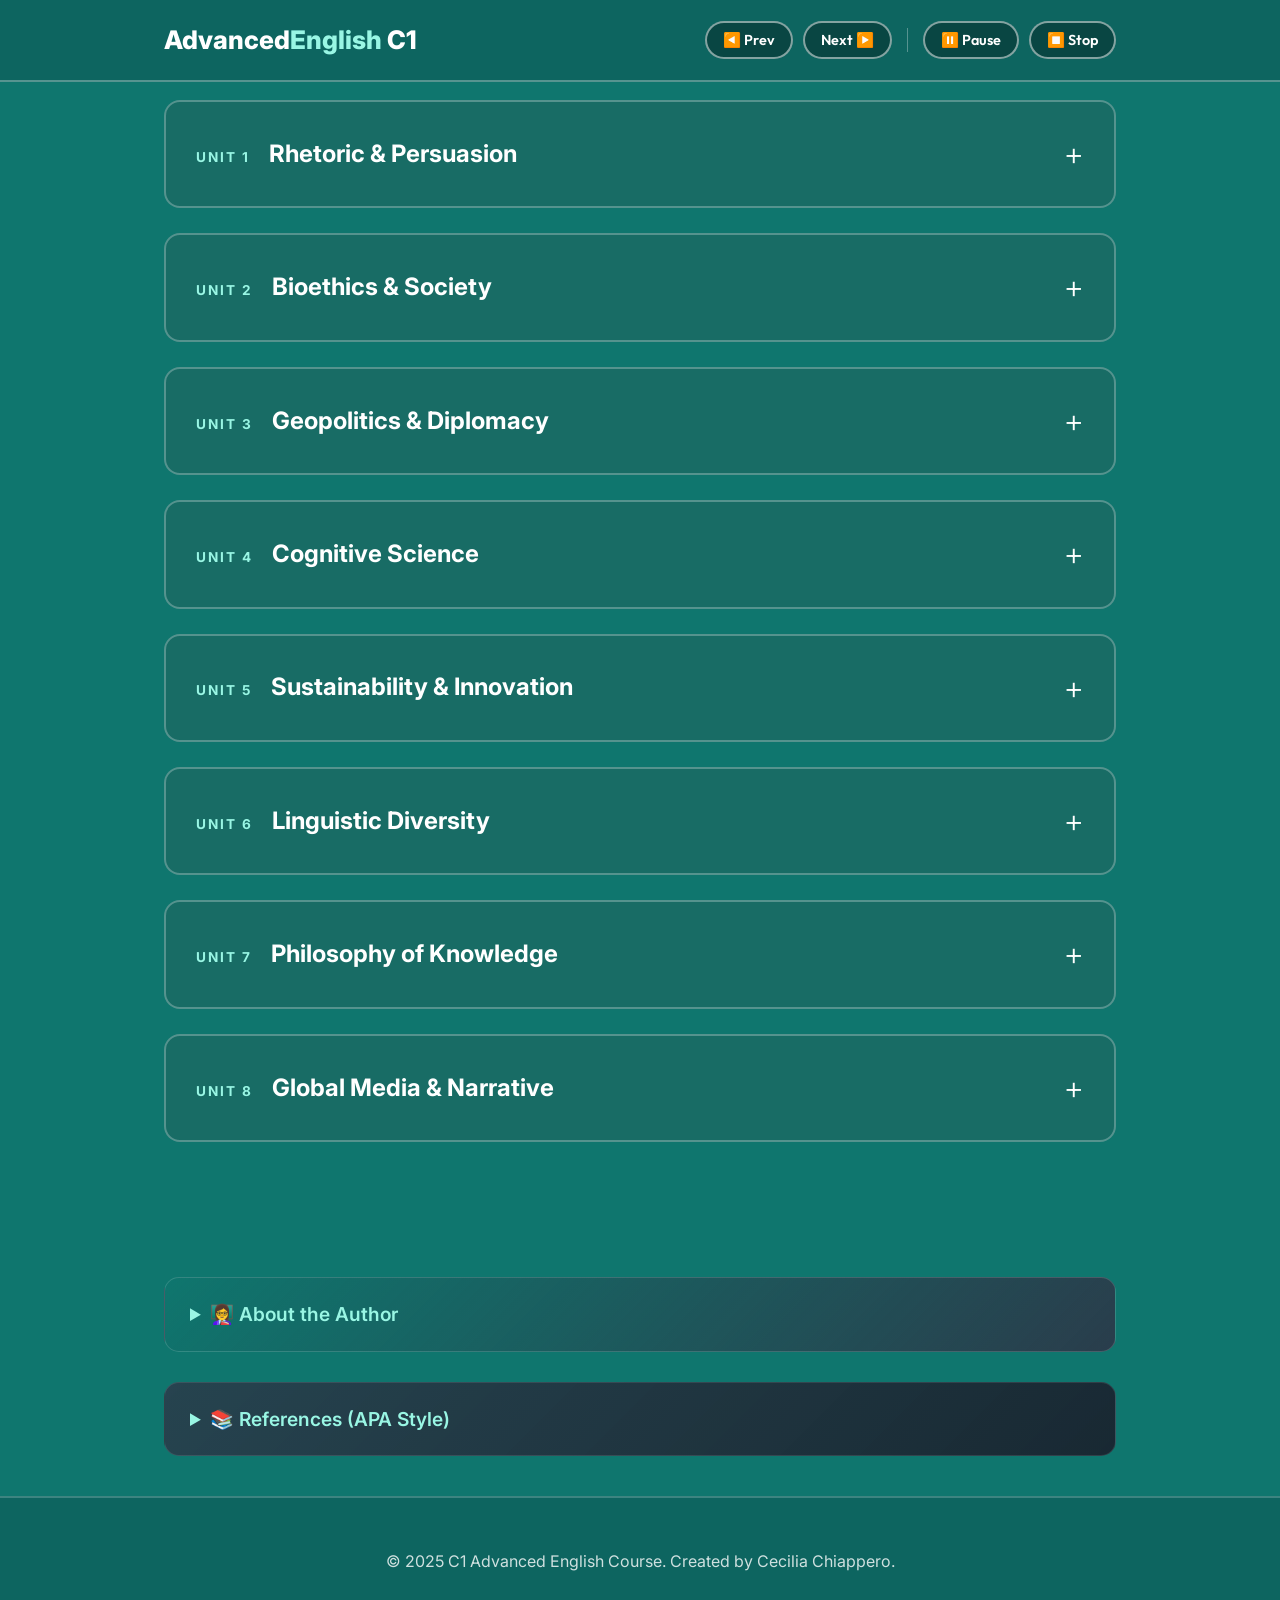
==== index.html @ 23dd9307 "feat: C1 Advanced English Course - 8 units with full content" ====
<!DOCTYPE html>
<html lang="en">

<head>
    <meta charset="UTF-8">
    <meta name="viewport" content="width=device-width, initial-scale=1.0">
    <title>C1 Advanced English Course | Premium Learning</title>
    <link rel="stylesheet" href="css/style.css">
    <link rel="stylesheet" href="https://cdnjs.cloudflare.com/ajax/libs/animate.css/4.1.1/animate.min.css" />
</head>

<body>

    <header>
        <div class="container">
            <nav>
                <div class="logo">Advanced<span>English</span> C1</div>
                <div style="display: flex; gap: 10px; align-items: center;">
                    <button id="prev-unit-btn" class="btn nav-btn" onclick="navigateUnit(-1)"
                        style="background: rgba(99, 102, 241, 0.3); border-color: #6366f1; padding: 8px 16px; font-size: 0.9rem;">
                        ◀️ Prev
                    </button>
                    <button id="next-unit-btn" class="btn nav-btn" onclick="navigateUnit(1)"
                        style="background: rgba(99, 102, 241, 0.3); border-color: #6366f1; padding: 8px 16px; font-size: 0.9rem;">
                        Next ▶️
                    </button>
                    <span style="width: 1px; height: 24px; background: rgba(255,255,255,0.3); margin: 0 5px;"></span>
                    <button id="pause-audio-btn" class="btn pause-audio-btn" onclick="togglePauseAudio()"
                        style="background: rgba(251, 146, 60, 0.3); border-color: #fb923c; padding: 8px 16px; font-size: 0.9rem;">
                        ⏸️ Pause
                    </button>
                    <button class="btn stop-audio-btn" onclick="stopAudio()"
                        style="background: rgba(239, 68, 68, 0.3); border-color: #ef4444; padding: 8px 16px; font-size: 0.9rem;">
                        ⏹️ Stop
                    </button>
                </div>
            </nav>
        </div>
    </header>

    <div class="container" id="main-content">
        <div class="unit-list" id="curriculum-container">
            <!-- Content Injected via script.js -->
        </div>
    </div>

    <!-- About the Author Section -->
    <div class="container" id="author-section">
        <details class="author-block">
            <summary class="author-header">👩‍🏫 About the Author</summary>
            <div class="author-content">
                <div class="author-profile">
                    <div class="author-avatar">CC</div>
                    <div class="author-info">
                        <h3>Cecilia Chiappero</h3>
                        <p class="author-title">English Language Educator & Researcher | Universidad Nacional de Córdoba
                        </p>
                    </div>
                </div>
                <div class="author-bio">
                    <p>Cecilia Chiappero is an English language educator and researcher affiliated with the
                        <strong>Universidad Nacional de Córdoba</strong>, Argentina. Her academic work focuses on
                        innovative teaching methodologies and technology-enhanced language learning.
                    </p>
                    <p>She has published research on the use of <strong>Moodle</strong> to promote listening
                        comprehension strategies in the English Language classroom. Her paper "El uso de Moodle para
                        fomentar el uso de estrategias de comprensión auditiva en el aula de Lengua Inglesa I" (2011)
                        demonstrates her expertise in integrating digital tools into effective language instruction.</p>
                    <p>This C1 Advanced English Course represents her continued dedication to creating comprehensive,
                        accessible,
                        and engaging materials for advanced learners seeking to refine their English proficiency to near-native levels.</p>
                    <p class="author-contact"><strong>Research Profile:</strong> Available on <a
                            href="https://www.researchgate.net" target="_blank"
                            style="color: var(--accent-gold);">ResearchGate</a> and academic databases.</p>
                </div>
            </div>
        </details>
    </div>

    <!-- References Section -->
    <div class="container" id="references-section">
        <details class="references-block">
            <summary class="references-header">📚 References (APA Style)</summary>
            <div class="references-content">
                <p class="references-author"><strong>Course Author:</strong> Chiappero, C. (2025). <em>Advanced English
                        Course: C1 Level</em>. Original educational material.</p>

                <h4>Video Resources</h4>
                <ul class="references-list">
                    <li>CrashCourse. (n.d.). <em>How to argue — Philosophical reasoning</em> [Video]. YouTube.
                        https://www.youtube.com/watch?v=NKEhdsnKKHs</li>
                    <li>Ellen MacArthur Foundation. (n.d.). <em>What is the circular economy?</em> [Video]. YouTube.
                        https://www.youtube.com/watch?v=zCRKvDyyHmI</li>
                    <li>Kurzgesagt. (n.d.). <em>Genetic engineering will change everything forever</em> [Video]. YouTube.
                        https://www.youtube.com/watch?v=jAhjPd4uNFY</li>
                    <li>Kurzgesagt. (n.d.). <em>Can we fix climate change?</em> [Video]. YouTube.
                        https://www.youtube.com/watch?v=LxgMdjyw8uw</li>
                    <li>TED. (n.d.). <em>The ethical dilemma of designer babies</em> [Video]. YouTube.
                        https://www.youtube.com/watch?v=nOHbn8Q1fBM</li>
                    <li>TED-Ed. (n.d.). <em>How fake news can spread</em> [Video]. YouTube.
                        https://www.youtube.com/watch?v=cSKGa_7XJkg</li>
                    <li>TED-Ed. (n.d.). <em>The art of rhetoric</em> [Video]. YouTube.
                        https://www.youtube.com/watch?v=3klMM9BkW5o</li>
                    <li>TED-Ed. (n.d.). <em>Why do languages die?</em> [Video]. YouTube.
                        https://www.youtube.com/watch?v=Wp5FelcOPwU</li>
                </ul>

                <h4>Framework & Language References</h4>
                <ul class="references-list">
                    <li>Council of Europe. (2020). <em>Common European Framework of Reference for Languages (CEFR)</em>.
                        Council of Europe Publishing.</li>
                    <li>Chomsky, N., & Herman, E. S. (1988). <em>Manufacturing consent: The political economy of the mass
                            media</em>. Pantheon Books.</li>
                    <li>Kahneman, D. (2011). <em>Thinking, fast and slow</em>. Farrar, Straus and Giroux.</li>
                    <li>Toulmin, S. E. (2003). <em>The uses of argument</em> (Updated ed.). Cambridge University Press.</li>
                    <li>Swan, M. (2016). <em>Practical English usage</em> (4th ed.). Oxford University Press.</li>
                </ul>

                <p class="references-disclaimer"><em>All video content is property of their respective creators. Used
                        for educational purposes under fair use guidelines.</em></p>
            </div>
        </details>
    </div>

    <!-- Protection Overlay -->
    <div id="protection-overlay" class="protection-overlay" style="display: none;">
        <div class="protection-message">
            <span class="protection-icon">🔒</span>
            <h2>Protected Content</h2>
            <p>No permission to copy, download, or redistribute this material.</p>
            <p class="protection-copyright">© 2025 C1 Advanced English Course - Cecilia Chiappero</p>
            <p class="protection-note">All rights reserved. This content is for authorized students only.</p>
        </div>
    </div>

    <footer>
        <div class="container">
            <p>© 2025 C1 Advanced English Course. Created by Cecilia Chiappero.</p>
        </div>
    </footer>

    <script src="js/data_part1.js"></script>
    <script src="js/data_part2.js"></script>
    <script src="js/data_part3.js"></script>
    <script src="js/data_part4.js"></script>
    <script src="js/script.js"></script>
</body>

</html>
---- css/style.css ----
@import url('https://fonts.googleapis.com/css2?family=Inter:wght@300;400;500;600&family=Outfit:wght@500;700;800&display=swap');
@import './variables.css';

* {
    margin: 0;
    padding: 0;
    box-sizing: border-box;
}

body {
    background: var(--bg-primary);
    color: var(--text-primary);
    font-family: var(--font-body);
    line-height: 1.7;
    min-height: 100vh;
}

h1,
h2,
h3,
h4 {
    font-family: var(--font-heading);
    color: #fff;
}

a {
    text-decoration: none;
    color: inherit;
}

.container {
    max-width: 1000px;
    margin: 0 auto;
    padding: 0 var(--spacing-md);
}

.btn {
    display: inline-flex;
    align-items: center;
    padding: 12px 28px;
    border-radius: 50px;
    font-weight: 600;
    cursor: pointer;
    transition: all 0.3s ease;
    border: 2px solid #fff;
    background: rgba(255, 255, 255, 0.15);
    color: #fff;
    font-family: var(--font-heading);
}

.btn:hover {
    background: #fff;
    color: var(--bg-primary);
    transform: translateY(-2px);
    box-shadow: 0 8px 25px rgba(0, 0, 0, 0.2);
}

header {
    background: var(--bg-secondary);
    position: fixed;
    width: 100%;
    top: 0;
    z-index: 1000;
    padding: 18px 0;
    border-bottom: 2px solid rgba(255, 255, 255, 0.3);
}

nav {
    display: flex;
    justify-content: space-between;
    align-items: center;
}

.logo {
    font-size: 1.6rem;
    font-weight: 800;
    color: #fff;
}

.logo span {
    color: var(--accent-gold);
}

.unit-list {
    margin-top: 100px;
    padding-bottom: 80px;
}

details.unit-block {
    background: rgba(0, 0, 0, 0.15);
    border: 2px solid rgba(255, 255, 255, 0.3);
    border-radius: var(--border-radius);
    margin-bottom: 25px;
    overflow: hidden;
    transition: all 0.3s ease;
}

details.unit-block:hover {
    border-color: rgba(255, 255, 255, 0.5);
    box-shadow: var(--shadow-glow);
}

details.unit-block[open] {
    background: rgba(0, 0, 0, 0.2);
    border-color: #fff;
    box-shadow: 0 15px 50px rgba(0, 0, 0, 0.25);
}

summary.unit-header {
    padding: 25px 30px;
    cursor: pointer;
    display: flex;
    justify-content: space-between;
    align-items: center;
    list-style: none;
    background: rgba(255, 255, 255, 0.05);
    transition: background 0.3s ease;
}

summary.unit-header:hover {
    background: rgba(255, 255, 255, 0.1);
}

.unit-title {
    font-size: 1.5rem;
    font-weight: 700;
    color: #fff;
}

.unit-subtitle {
    font-size: 0.85rem;
    color: var(--accent-gold);
    text-transform: uppercase;
    letter-spacing: 2px;
    margin-right: 15px;
    font-weight: 700;
}

summary.unit-header::after {
    content: '+';
    font-size: 2rem;
    color: #fff;
    font-weight: 300;
}

details[open] summary.unit-header::after {
    content: '−';
}

.unit-body {
    padding: 0 30px 30px 30px;
    animation: slideDown 0.3s ease;
}

@keyframes slideDown {
    from {
        opacity: 0;
        transform: translateY(-10px);
    }

    to {
        opacity: 1;
        transform: translateY(0);
    }
}

.section-block {
    margin-top: 40px;
    padding-top: 30px;
    border-top: 2px solid rgba(255, 255, 255, 0.2);
}

.section-label {
    display: inline-block;
    padding: 8px 20px;
    border-radius: 25px;
    background: rgba(0, 0, 0, 0.25);
    font-size: 0.85rem;
    font-weight: 700;
    margin-bottom: 15px;
    color: #fff;
    text-transform: uppercase;
    letter-spacing: 1px;
}

.section-label.listening {
    background: rgba(255, 255, 255, 0.2);
}

.section-label.reading {
    background: rgba(255, 255, 255, 0.2);
}

.section-label.grammar {
    background: rgba(255, 255, 255, 0.2);
}

.section-label.collocation {
    background: rgba(255, 255, 255, 0.2);
}

.section-label.pronunciation {
    background: rgba(255, 255, 255, 0.2);
}

.vocab-grid {
    display: grid;
    grid-template-columns: repeat(auto-fit, minmax(280px, 1fr));
    gap: 15px;
    margin-top: 20px;
}

.vocab-card {
    background: rgba(0, 0, 0, 0.2);
    padding: 20px;
    border-radius: 12px;
    border-left: 4px solid var(--accent-gold);
    transition: all 0.3s ease;
}

.vocab-card:hover {
    transform: translateY(-3px);
    box-shadow: 0 10px 30px rgba(0, 0, 0, 0.2);
}

.vocab-card strong {
    display: block;
    color: var(--accent-gold);
    margin-bottom: 5px;
    font-size: 1.1rem;
}

.vocab-card p {
    color: #fff;
}

.reading-text {
    background: rgba(0, 0, 0, 0.2);
    padding: 30px;
    border-radius: 12px;
    line-height: 2;
    margin-bottom: 25px;
    border-left: 4px solid var(--accent-gold);
    font-size: 1.1rem;
    color: #fff;
}

.transcript-box {
    background: rgba(0, 0, 0, 0.2);
    padding: 25px;
    border-radius: 12px;
    color: #fff;
    line-height: 1.9;
    border-left: 4px solid var(--accent-gold);
}

.player-controls {
    display: flex;
    align-items: center;
    gap: 15px;
    background: rgba(0, 0, 0, 0.2);
    padding: 15px 25px;
    border-radius: 50px;
    margin: 15px 0;
}

.play-btn {
    width: 50px;
    height: 50px;
    border-radius: 50%;
    background: #fff;
    border: none;
    cursor: pointer;
    color: var(--bg-primary);
    font-size: 1.2rem;
    display: flex;
    align-items: center;
    justify-content: center;
    font-weight: bold;
    transition: all 0.3s ease;
}

.play-btn:hover {
    transform: scale(1.1);
    box-shadow: 0 8px 25px rgba(0, 0, 0, 0.2);
}

.grammar-box {
    background: rgba(0, 0, 0, 0.2);
    padding: 25px;
    border-radius: 12px;
    border: 2px solid rgba(255, 255, 255, 0.2);
    color: #fff;
}

.collo-box {
    text-align: center;
    padding: 25px;
    background: rgba(0, 0, 0, 0.15);
    border-radius: 12px;
    margin-bottom: 20px;
    transition: all 0.3s ease;
}

.collo-box:hover {
    background: rgba(0, 0, 0, 0.25);
}

.word-slot {
    font-size: 1.8rem;
    margin: 20px 0;
    font-weight: 700;
    color: #fff;
}

.blank {
    border-bottom: 3px solid var(--accent-gold);
    padding: 0 15px;
    color: var(--accent-gold);
}

.options-grid {
    display: flex;
    gap: 12px;
    flex-wrap: wrap;
    justify-content: center;
    margin-top: 15px;
}

details textarea {
    width: 100%;
    background: rgba(0, 0, 0, 0.2);
    border: 2px solid rgba(255, 255, 255, 0.3);
    color: #fff;
    padding: 15px;
    border-radius: 10px;
    font-family: inherit;
    font-size: 1rem;
}

details textarea:focus {
    outline: none;
    border-color: #fff;
}

details textarea::placeholder {
    color: rgba(255, 255, 255, 0.6);
}

footer {
    text-align: center;
    padding: 50px 20px;
    color: #fff;
    background: var(--bg-secondary);
    margin-top: 40px;
    border-top: 2px solid rgba(255, 255, 255, 0.2);
}

footer p {
    opacity: 0.8;
}

/* Theory Box Styling */
.theory-box {
    background: rgba(255, 255, 255, 0.1);
    border: 2px solid rgba(255, 255, 255, 0.3);
    border-radius: 12px;
    padding: 20px;
    margin-bottom: 25px;
    color: #fff;
}

.theory-box h4 {
    color: var(--accent-gold);
    margin-bottom: 10px;
    font-size: 1.1rem;
}

.theory-box p {
    line-height: 1.8;
    margin-bottom: 10px;
}

.theory-box ul {
    margin-left: 20px;
    margin-top: 10px;
}

.theory-box li {
    margin-bottom: 8px;
}

/* Responsive Adjustments */
@media (max-width: 768px) {
    .unit-title {
        font-size: 1.2rem;
    }

    .vocab-grid {
        grid-template-columns: 1fr;
    }

    summary.unit-header {
        padding: 20px;
    }

    .unit-body {
        padding: 0 20px 20px 20px;
    }
}

/* Audio Control Button Styles */
.stop-audio-btn {
    background: rgba(0, 0, 0, 0.3) !important;
    border-color: rgba(255, 255, 255, 0.5) !important;
}

.stop-audio-btn:hover {
    background: rgba(239, 68, 68, 0.5) !important;
    border-color: #ef4444 !important;
}

.pause-audio-btn {
    background: rgba(0, 0, 0, 0.3) !important;
    border-color: rgba(255, 255, 255, 0.5) !important;
}

.pause-audio-btn:hover {
    background: rgba(251, 146, 60, 0.5) !important;
    border-color: #fb923c !important;
}

/* Navigation Button Styles */
.nav-btn {
    background: rgba(0, 0, 0, 0.3) !important;
    border-color: rgba(255, 255, 255, 0.5) !important;
}

.nav-btn:hover {
    background: rgba(99, 102, 241, 0.5) !important;
    border-color: #6366f1 !important;
}

/* Protection Overlay Styles */
.protection-overlay {
    position: fixed;
    top: 0;
    left: 0;
    width: 100%;
    height: 100%;
    background: rgba(0, 0, 0, 0.9);
    backdrop-filter: blur(10px);
    z-index: 9999;
    display: flex;
    align-items: center;
    justify-content: center;
    animation: fadeIn 0.3s ease;
}

@keyframes fadeIn {
    from {
        opacity: 0;
    }

    to {
        opacity: 1;
    }
}

.protection-message {
    background: linear-gradient(135deg, rgba(239, 68, 68, 0.2), rgba(99, 102, 241, 0.2));
    border: 2px solid rgba(255, 255, 255, 0.3);
    border-radius: 20px;
    padding: 50px 60px;
    text-align: center;
    max-width: 500px;
    animation: scaleIn 0.3s ease;
}

@keyframes scaleIn {
    from {
        transform: scale(0.8);
        opacity: 0;
    }

    to {
        transform: scale(1);
        opacity: 1;
    }
}

.protection-icon {
    font-size: 4rem;
    display: block;
    margin-bottom: 20px;
}

.protection-message h2 {
    color: #ef4444;
    font-size: 1.8rem;
    margin-bottom: 15px;
}

.protection-message p {
    color: #fff;
    font-size: 1.1rem;
    margin-bottom: 10px;
}

.protection-copyright {
    color: var(--accent-gold) !important;
    font-weight: 600;
    margin-top: 20px !important;
}

.protection-note {
    font-size: 0.9rem !important;
    opacity: 0.7;
}

/* References Section Styles */
.references-block {
    background: linear-gradient(135deg, rgba(45, 55, 72, 0.8), rgba(26, 32, 44, 0.9));
    border: 1px solid rgba(255, 255, 255, 0.1);
    border-radius: 15px;
    margin: 30px 0;
    overflow: hidden;
}

.references-header {
    padding: 20px 25px;
    font-size: 1.2rem;
    font-weight: 600;
    cursor: pointer;
    color: var(--accent-gold);
    transition: background 0.3s ease;
}

.references-header:hover {
    background: rgba(255, 255, 255, 0.05);
}

.references-content {
    padding: 0 25px 25px;
}

.references-content h4 {
    color: #5eead4;
    margin: 20px 0 15px;
    font-size: 1rem;
    border-bottom: 1px solid rgba(255, 255, 255, 0.1);
    padding-bottom: 8px;
}

.references-author {
    background: rgba(153, 246, 228, 0.1);
    padding: 15px;
    border-radius: 10px;
    border-left: 4px solid var(--accent-gold);
    margin-bottom: 20px;
}

.references-list {
    list-style: none;
    padding: 0;
}

.references-list li {
    padding: 10px 15px;
    margin: 5px 0;
    background: rgba(255, 255, 255, 0.03);
    border-radius: 8px;
    font-size: 0.9rem;
    line-height: 1.6;
    border-left: 3px solid rgba(94, 234, 212, 0.5);
}

.references-list li em {
    color: #93c5fd;
}

.references-disclaimer {
    margin-top: 20px;
    padding: 15px;
    background: rgba(239, 68, 68, 0.1);
    border-radius: 10px;
    font-size: 0.85rem;
    opacity: 0.8;
    text-align: center;
}

/* About the Author Styles */
.author-block {
    background: linear-gradient(135deg, rgba(15, 118, 110, 0.3), rgba(45, 55, 72, 0.9));
    border: 1px solid rgba(255, 255, 255, 0.15);
    border-radius: 15px;
    margin: 30px 0;
    overflow: hidden;
}

.author-header {
    padding: 20px 25px;
    font-size: 1.2rem;
    font-weight: 600;
    cursor: pointer;
    color: var(--accent-gold);
    transition: background 0.3s ease;
}

.author-header:hover {
    background: rgba(255, 255, 255, 0.05);
}

.author-content {
    padding: 0 25px 25px;
}

.author-profile {
    display: flex;
    align-items: center;
    gap: 20px;
    margin-bottom: 20px;
    padding: 20px;
    background: rgba(0, 0, 0, 0.2);
    border-radius: 12px;
}

.author-avatar {
    width: 80px;
    height: 80px;
    background: linear-gradient(135deg, var(--accent-gold), #2dd4bf);
    border-radius: 50%;
    display: flex;
    align-items: center;
    justify-content: center;
    font-size: 1.8rem;
    font-weight: 700;
    color: #134e4a;
    flex-shrink: 0;
}

.author-info h3 {
    font-size: 1.5rem;
    margin-bottom: 5px;
    color: #fff;
}

.author-title {
    color: #5eead4;
    font-size: 1rem;
    font-weight: 500;
}

.author-bio p {
    line-height: 1.8;
    margin-bottom: 15px;
    opacity: 0.9;
}

.author-contact {
    background: rgba(153, 246, 228, 0.1);
    padding: 15px;
    border-radius: 10px;
    border-left: 4px solid var(--accent-gold);
    margin-top: 20px;
}
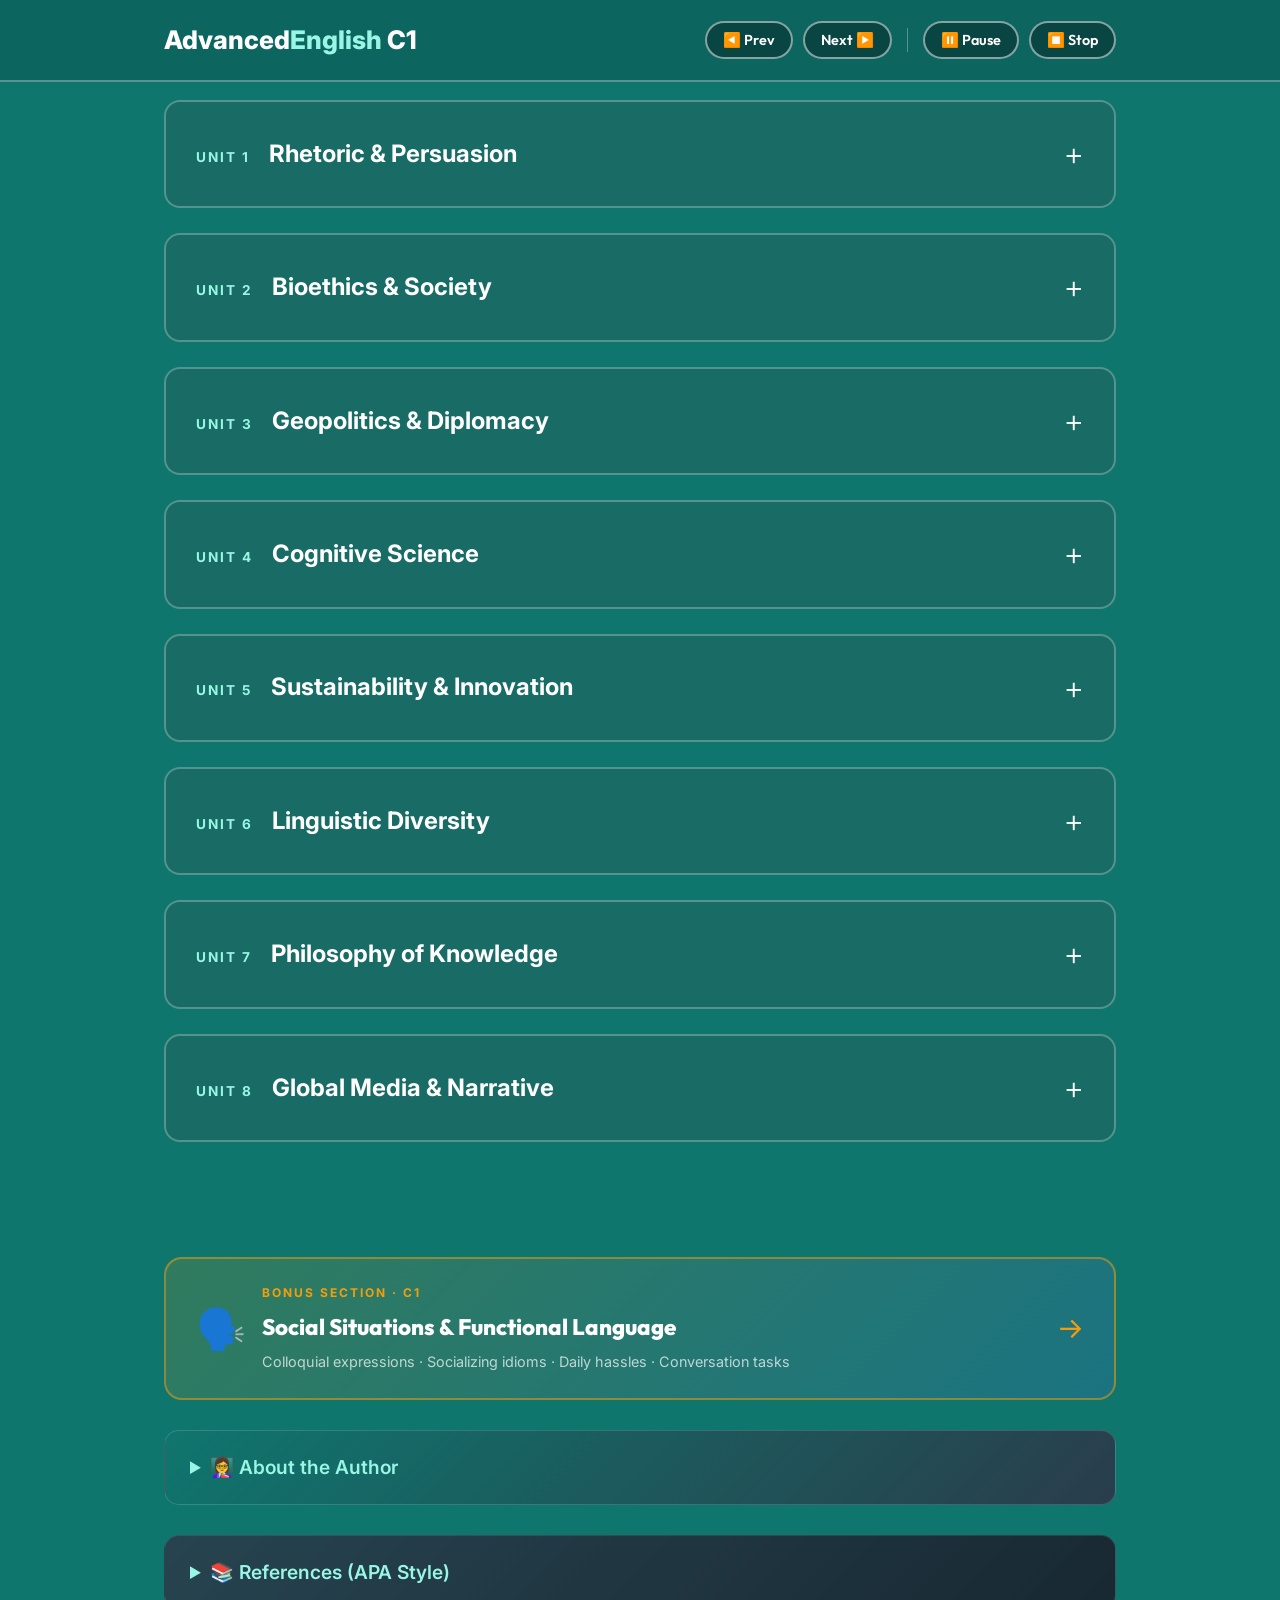
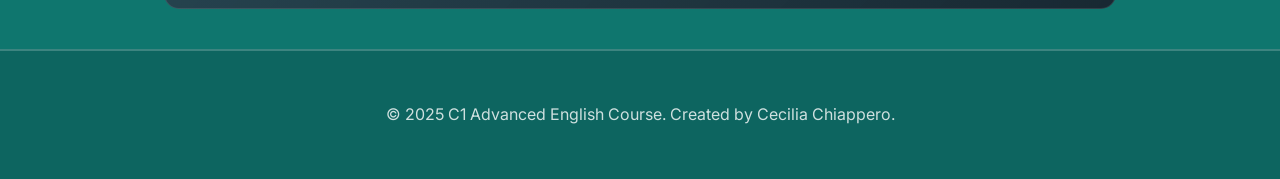
==== commit 555fd619: "Add files via upload" ====
--- a/index.html
+++ b/index.html
@@ -42,6 +42,23 @@
         <div class="unit-list" id="curriculum-container">
             <!-- Content Injected via script.js -->
         </div>
+    </div>
+
+    <!-- Social Situations & Functional Language Banner -->
+    <div class="container" style="margin-top: 10px; margin-bottom: 30px;">
+        <a href="everyday.html" style="display:flex; align-items:center; justify-content:space-between; flex-wrap:wrap; gap:16px; background:linear-gradient(135deg,rgba(245,158,11,0.15),rgba(99,102,241,0.15)); border:2px solid rgba(245,158,11,0.5); border-radius:18px; padding:24px 30px; text-decoration:none; color:#fff; transition:all 0.3s ease;"
+           onmouseover="this.style.borderColor='#f59e0b';this.style.transform='translateY(-2px)';this.style.boxShadow='0 10px 30px rgba(245,158,11,0.2)'"
+           onmouseout="this.style.borderColor='rgba(245,158,11,0.5)';this.style.transform='';this.style.boxShadow=''">
+            <div style="display:flex;align-items:center;gap:16px;">
+                <span style="font-size:2.5rem;">🗣️</span>
+                <div>
+                    <div style="font-size:0.75rem;font-weight:700;letter-spacing:2px;text-transform:uppercase;color:#f59e0b;margin-bottom:4px;">Bonus Section · C1</div>
+                    <div style="font-family:'Outfit',sans-serif;font-size:1.4rem;font-weight:800;">Social Situations &amp; Functional Language</div>
+                    <div style="font-size:0.9rem;opacity:0.7;margin-top:4px;">Colloquial expressions · Socializing idioms · Daily hassles · Conversation tasks</div>
+                </div>
+            </div>
+            <span style="font-size:1.8rem;color:#f59e0b;">→</span>
+        </a>
     </div>
 
     <!-- About the Author Section -->
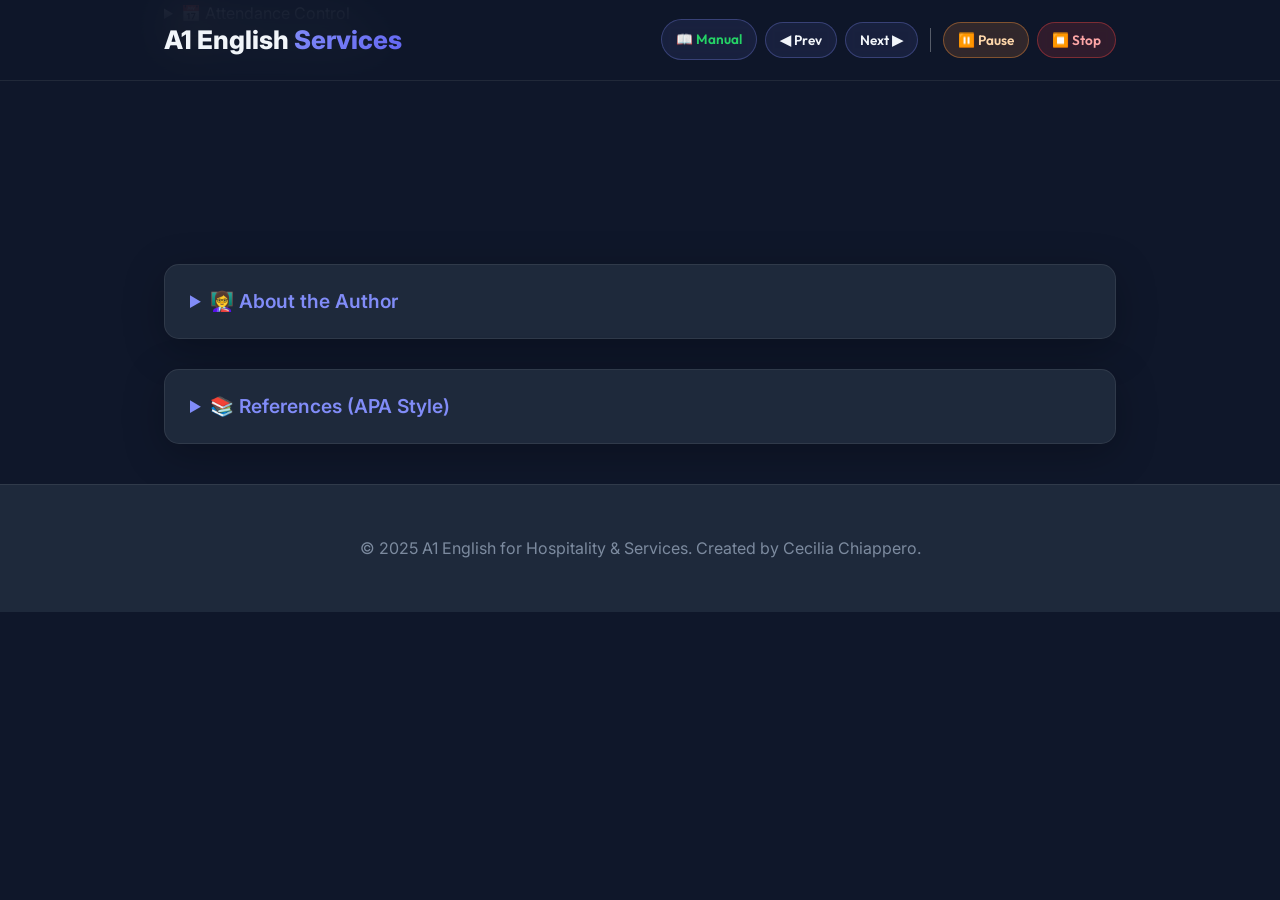
==== commit 8dccf239: "Add files via upload" ====
--- a/index.html
+++ b/index.html
@@ -4,7 +4,8 @@
 <head>
     <meta charset="UTF-8">
     <meta name="viewport" content="width=device-width, initial-scale=1.0">
-    <title>C1 Advanced English Course | Premium Learning</title>
+    <title>A1 English for Hospitality & Services | Inserción Laboral</title>
+    <meta name="description" content="A1 CEFR English course for hospitality, restaurants, food trucks, hotel services, and cleaning. Listening and speaking focus for job insertion.">
     <link rel="stylesheet" href="css/style.css">
     <link rel="stylesheet" href="https://cdnjs.cloudflare.com/ajax/libs/animate.css/4.1.1/animate.min.css" />
 </head>
@@ -14,54 +15,84 @@
     <header>
         <div class="container">
             <nav>
-                <div class="logo">Advanced<span>English</span> C1</div>
-                <div style="display: flex; gap: 10px; align-items: center;">
+                <div class="logo">A1 English<span> Services</span></div>
+                <div style="display: flex; gap: 8px; align-items: center; flex-wrap: wrap;">
+                    <a href="manual.html" class="btn nav-btn" style="padding:8px 14px;font-size:0.85rem;background:rgba(37,211,102,0.15);border:1px solid rgba(37,211,102,0.5);color:#25D366;text-decoration:none;">📖 Manual</a>
                     <button id="prev-unit-btn" class="btn nav-btn" onclick="navigateUnit(-1)"
-                        style="background: rgba(99, 102, 241, 0.3); border-color: #6366f1; padding: 8px 16px; font-size: 0.9rem;">
-                        ◀️ Prev
-                    </button>
+                        style="padding: 8px 14px; font-size: 0.85rem;">◀ Prev</button>
                     <button id="next-unit-btn" class="btn nav-btn" onclick="navigateUnit(1)"
-                        style="background: rgba(99, 102, 241, 0.3); border-color: #6366f1; padding: 8px 16px; font-size: 0.9rem;">
-                        Next ▶️
-                    </button>
-                    <span style="width: 1px; height: 24px; background: rgba(255,255,255,0.3); margin: 0 5px;"></span>
+                        style="padding: 8px 14px; font-size: 0.85rem;">Next ▶</button>
+                    <span style="width:1px;height:24px;background:rgba(255,255,255,0.3);margin:0 4px;"></span>
                     <button id="pause-audio-btn" class="btn pause-audio-btn" onclick="togglePauseAudio()"
-                        style="background: rgba(251, 146, 60, 0.3); border-color: #fb923c; padding: 8px 16px; font-size: 0.9rem;">
-                        ⏸️ Pause
-                    </button>
+                        style="padding: 8px 14px; font-size: 0.85rem;">⏸️ Pause</button>
                     <button class="btn stop-audio-btn" onclick="stopAudio()"
-                        style="background: rgba(239, 68, 68, 0.3); border-color: #ef4444; padding: 8px 16px; font-size: 0.9rem;">
-                        ⏹️ Stop
-                    </button>
+                        style="padding: 8px 14px; font-size: 0.85rem;">⏹️ Stop</button>
                 </div>
             </nav>
         </div>
     </header>
 
+    <div class="container admin-controls">
+        <!-- Attendance Control -->
+        <details class="attendance-block">
+            <summary class="attendance-header">📅 Attendance Control</summary>
+            <div class="attendance-content">
+                <div class="attendance-form">
+                    <div class="form-group">
+                        <label for="att-date">Select Date:</label>
+                        <input type="date" id="att-date" class="att-input">
+                    </div>
+                    <div class="form-group">
+                        <label for="att-user">Select Student:</label>
+                        <select id="att-user" class="att-input">
+                            <option value="Student 1">Student 1</option>
+                            <option value="Student 2">Student 2</option>
+                        </select>
+                    </div>
+                    <button class="btn att-save-btn" onclick="saveAttendance()">Mark Present ✅</button>
+                </div>
+                <div id="attendance-list" class="attendance-list"></div>
+            </div>
+        </details>
+
+        <!-- Payments Management -->
+        <details class="payments-block">
+            <summary class="payments-header">💳 Payments Management</summary>
+            <div class="payments-content">
+                <div class="payments-form">
+                    <div class="form-group">
+                        <label for="pay-date">Date:</label>
+                        <input type="date" id="pay-date" class="pay-input">
+                    </div>
+                    <div class="form-group">
+                        <label for="pay-user">Student:</label>
+                        <select id="pay-user" class="pay-input">
+                            <option value="Student 1">Student 1</option>
+                            <option value="Student 2">Student 2</option>
+                        </select>
+                    </div>
+                    <div class="form-group">
+                        <label for="pay-concept">Concept:</label>
+                        <input type="text" id="pay-concept" class="pay-input" placeholder="e.g. Class 1" value="Class 1">
+                    </div>
+                    <div class="form-group">
+                        <label for="pay-amount">Amount ($):</label>
+                        <input type="number" id="pay-amount" class="pay-input" placeholder="0.00">
+                    </div>
+                    <button class="btn pay-save-btn" onclick="savePayment()">Record Payment</button>
+                </div>
+                <div id="payments-list" class="payments-list"></div>
+            </div>
+        </details>
+    </div>
+
     <div class="container" id="main-content">
         <div class="unit-list" id="curriculum-container">
-            <!-- Content Injected via script.js -->
+            <!-- Content injected via script.js -->
         </div>
     </div>
 
-    <!-- Social Situations & Functional Language Banner -->
-    <div class="container" style="margin-top: 10px; margin-bottom: 30px;">
-        <a href="everyday.html" style="display:flex; align-items:center; justify-content:space-between; flex-wrap:wrap; gap:16px; background:linear-gradient(135deg,rgba(245,158,11,0.15),rgba(99,102,241,0.15)); border:2px solid rgba(245,158,11,0.5); border-radius:18px; padding:24px 30px; text-decoration:none; color:#fff; transition:all 0.3s ease;"
-           onmouseover="this.style.borderColor='#f59e0b';this.style.transform='translateY(-2px)';this.style.boxShadow='0 10px 30px rgba(245,158,11,0.2)'"
-           onmouseout="this.style.borderColor='rgba(245,158,11,0.5)';this.style.transform='';this.style.boxShadow=''">
-            <div style="display:flex;align-items:center;gap:16px;">
-                <span style="font-size:2.5rem;">🗣️</span>
-                <div>
-                    <div style="font-size:0.75rem;font-weight:700;letter-spacing:2px;text-transform:uppercase;color:#f59e0b;margin-bottom:4px;">Bonus Section · C1</div>
-                    <div style="font-family:'Outfit',sans-serif;font-size:1.4rem;font-weight:800;">Social Situations &amp; Functional Language</div>
-                    <div style="font-size:0.9rem;opacity:0.7;margin-top:4px;">Colloquial expressions · Socializing idioms · Daily hassles · Conversation tasks</div>
-                </div>
-            </div>
-            <span style="font-size:1.8rem;color:#f59e0b;">→</span>
-        </a>
-    </div>
-
-    <!-- About the Author Section -->
+    <!-- About the Author -->
     <div class="container" id="author-section">
         <details class="author-block">
             <summary class="author-header">👩‍🏫 About the Author</summary>
@@ -70,22 +101,16 @@
                     <div class="author-avatar">CC</div>
                     <div class="author-info">
                         <h3>Cecilia Chiappero</h3>
-                        <p class="author-title">English Language Educator & Researcher | Universidad Nacional de Córdoba
-                        </p>
+                        <p class="author-title">English Language Educator & Researcher | Universidad Nacional de Córdoba</p>
                     </div>
                 </div>
                 <div class="author-bio">
                     <p>Cecilia Chiappero is an English language educator and researcher affiliated with the
                         <strong>Universidad Nacional de Córdoba</strong>, Argentina. Her academic work focuses on
-                        innovative teaching methodologies and technology-enhanced language learning.
-                    </p>
-                    <p>She has published research on the use of <strong>Moodle</strong> to promote listening
-                        comprehension strategies in the English Language classroom. Her paper "El uso de Moodle para
-                        fomentar el uso de estrategias de comprensión auditiva en el aula de Lengua Inglesa I" (2011)
-                        demonstrates her expertise in integrating digital tools into effective language instruction.</p>
-                    <p>This C1 Advanced English Course represents her continued dedication to creating comprehensive,
-                        accessible,
-                        and engaging materials for advanced learners seeking to refine their English proficiency to near-native levels.</p>
+                        innovative teaching methodologies and technology-enhanced language learning for vocational insertion.</p>
+                    <p>This A1 English for Hospitality & Services course is specifically designed for <strong>job insertion</strong>
+                        in the restaurant, food truck, hotel, and cleaning sectors, aligned with the
+                        <strong>CEFR A1 framework</strong> with a strong focus on listening and speaking.</p>
                     <p class="author-contact"><strong>Research Profile:</strong> Available on <a
                             href="https://www.researchgate.net" target="_blank"
                             style="color: var(--accent-gold);">ResearchGate</a> and academic databases.</p>
@@ -94,47 +119,21 @@
         </details>
     </div>
 
-    <!-- References Section -->
+    <!-- References -->
     <div class="container" id="references-section">
         <details class="references-block">
             <summary class="references-header">📚 References (APA Style)</summary>
             <div class="references-content">
-                <p class="references-author"><strong>Course Author:</strong> Chiappero, C. (2025). <em>Advanced English
-                        Course: C1 Level</em>. Original educational material.</p>
-
-                <h4>Video Resources</h4>
-                <ul class="references-list">
-                    <li>CrashCourse. (n.d.). <em>How to argue — Philosophical reasoning</em> [Video]. YouTube.
-                        https://www.youtube.com/watch?v=NKEhdsnKKHs</li>
-                    <li>Ellen MacArthur Foundation. (n.d.). <em>What is the circular economy?</em> [Video]. YouTube.
-                        https://www.youtube.com/watch?v=zCRKvDyyHmI</li>
-                    <li>Kurzgesagt. (n.d.). <em>Genetic engineering will change everything forever</em> [Video]. YouTube.
-                        https://www.youtube.com/watch?v=jAhjPd4uNFY</li>
-                    <li>Kurzgesagt. (n.d.). <em>Can we fix climate change?</em> [Video]. YouTube.
-                        https://www.youtube.com/watch?v=LxgMdjyw8uw</li>
-                    <li>TED. (n.d.). <em>The ethical dilemma of designer babies</em> [Video]. YouTube.
-                        https://www.youtube.com/watch?v=nOHbn8Q1fBM</li>
-                    <li>TED-Ed. (n.d.). <em>How fake news can spread</em> [Video]. YouTube.
-                        https://www.youtube.com/watch?v=cSKGa_7XJkg</li>
-                    <li>TED-Ed. (n.d.). <em>The art of rhetoric</em> [Video]. YouTube.
-                        https://www.youtube.com/watch?v=3klMM9BkW5o</li>
-                    <li>TED-Ed. (n.d.). <em>Why do languages die?</em> [Video]. YouTube.
-                        https://www.youtube.com/watch?v=Wp5FelcOPwU</li>
-                </ul>
-
+                <p class="references-author"><strong>Course Author:</strong> Chiappero, C. (2025). <em>A1 English for
+                    Hospitality & Services: Restaurant, Food Trucks, Hotels, and Cleaning</em>. Original educational material.</p>
                 <h4>Framework & Language References</h4>
                 <ul class="references-list">
-                    <li>Council of Europe. (2020). <em>Common European Framework of Reference for Languages (CEFR)</em>.
-                        Council of Europe Publishing.</li>
-                    <li>Chomsky, N., & Herman, E. S. (1988). <em>Manufacturing consent: The political economy of the mass
-                            media</em>. Pantheon Books.</li>
-                    <li>Kahneman, D. (2011). <em>Thinking, fast and slow</em>. Farrar, Straus and Giroux.</li>
-                    <li>Toulmin, S. E. (2003). <em>The uses of argument</em> (Updated ed.). Cambridge University Press.</li>
-                    <li>Swan, M. (2016). <em>Practical English usage</em> (4th ed.). Oxford University Press.</li>
+                    <li>Council of Europe. (2020). <em>Common European Framework of Reference for Languages (CEFR)</em>. Council of Europe Publishing.</li>
+                    <li>Nation, I. S. P. (2001). <em>Learning vocabulary in another language</em>. Cambridge University Press.</li>
+                    <li>Harmer, J. (2015). <em>The Practice of English Language Teaching</em> (5th ed.). Pearson Education.</li>
+                    <li>Thornbury, S. (2005). <em>How to Teach Speaking</em>. Pearson Education.</li>
                 </ul>
-
-                <p class="references-disclaimer"><em>All video content is property of their respective creators. Used
-                        for educational purposes under fair use guidelines.</em></p>
+                <p class="references-disclaimer"><em>All content created for educational purposes. Aligned with CEFR A1 standards for vocational English.</em></p>
             </div>
         </details>
     </div>
@@ -145,21 +144,19 @@
             <span class="protection-icon">🔒</span>
             <h2>Protected Content</h2>
             <p>No permission to copy, download, or redistribute this material.</p>
-            <p class="protection-copyright">© 2025 C1 Advanced English Course - Cecilia Chiappero</p>
-            <p class="protection-note">All rights reserved. This content is for authorized students only.</p>
+            <p class="protection-copyright">© 2025 A1 English for Services - Cecilia Chiappero</p>
+            <p class="protection-note">All rights reserved. For authorized students only.</p>
         </div>
     </div>
 
     <footer>
         <div class="container">
-            <p>© 2025 C1 Advanced English Course. Created by Cecilia Chiappero.</p>
+            <p>© 2025 A1 English for Hospitality & Services. Created by Cecilia Chiappero.</p>
         </div>
     </footer>
 
-    <script src="js/data_part1.js"></script>
-    <script src="js/data_part2.js"></script>
-    <script src="js/data_part3.js"></script>
-    <script src="js/data_part4.js"></script>
+    <script src="js/data_units1to4.js"></script>
+    <script src="js/data_units5to8.js"></script>
     <script src="js/script.js"></script>
 </body>
 
--- a/css/style.css
+++ b/css/style.css
@@ -20,7 +20,7 @@
 h3,
 h4 {
     font-family: var(--font-heading);
-    color: #fff;
+    color: var(--text-primary);
 }
 
 a {
@@ -42,27 +42,31 @@
     font-weight: 600;
     cursor: pointer;
     transition: all 0.3s ease;
-    border: 2px solid #fff;
-    background: rgba(255, 255, 255, 0.15);
-    color: #fff;
+    border: 1px solid rgba(255, 255, 255, 0.15);
+    background: rgba(255, 255, 255, 0.06);
+    color: var(--text-primary);
     font-family: var(--font-heading);
+    backdrop-filter: blur(4px);
 }
 
 .btn:hover {
-    background: #fff;
-    color: var(--bg-primary);
+    background: rgba(129, 140, 248, 0.15);
+    border-color: var(--accent-electric);
+    color: var(--accent-electric);
     transform: translateY(-2px);
-    box-shadow: 0 8px 25px rgba(0, 0, 0, 0.2);
+    box-shadow: 0 8px 25px rgba(99, 102, 241, 0.15);
 }
 
 header {
-    background: var(--bg-secondary);
+    background: rgba(15, 23, 42, 0.85);
+    backdrop-filter: blur(20px);
+    -webkit-backdrop-filter: blur(20px);
     position: fixed;
     width: 100%;
     top: 0;
     z-index: 1000;
     padding: 18px 0;
-    border-bottom: 2px solid rgba(255, 255, 255, 0.3);
+    border-bottom: 1px solid var(--border-color);
 }
 
 nav {
@@ -74,11 +78,14 @@
 .logo {
     font-size: 1.6rem;
     font-weight: 800;
-    color: #fff;
+    color: var(--text-primary);
 }
 
 .logo span {
-    color: var(--accent-gold);
+    background: var(--gradient-accent);
+    -webkit-background-clip: text;
+    -webkit-text-fill-color: transparent;
+    background-clip: text;
 }
 
 .unit-list {
@@ -87,23 +94,24 @@
 }
 
 details.unit-block {
-    background: rgba(0, 0, 0, 0.15);
-    border: 2px solid rgba(255, 255, 255, 0.3);
+    background: var(--bg-secondary);
+    border: 1px solid var(--border-color);
     border-radius: var(--border-radius);
     margin-bottom: 25px;
     overflow: hidden;
     transition: all 0.3s ease;
+    box-shadow: 0 4px 20px rgba(0, 0, 0, 0.2);
 }
 
 details.unit-block:hover {
-    border-color: rgba(255, 255, 255, 0.5);
-    box-shadow: var(--shadow-glow);
+    border-color: rgba(129, 140, 248, 0.3);
+    box-shadow: 0 10px 35px rgba(0, 0, 0, 0.3);
 }
 
 details.unit-block[open] {
-    background: rgba(0, 0, 0, 0.2);
-    border-color: #fff;
-    box-shadow: 0 15px 50px rgba(0, 0, 0, 0.25);
+    background: var(--bg-secondary);
+    border-color: rgba(129, 140, 248, 0.4);
+    box-shadow: 0 15px 50px rgba(0, 0, 0, 0.35);
 }
 
 summary.unit-header {
@@ -113,23 +121,24 @@
     justify-content: space-between;
     align-items: center;
     list-style: none;
-    background: rgba(255, 255, 255, 0.05);
+    background: rgba(255, 255, 255, 0.02);
+    border-bottom: 1px solid var(--border-color);
     transition: background 0.3s ease;
 }
 
 summary.unit-header:hover {
-    background: rgba(255, 255, 255, 0.1);
+    background: rgba(255, 255, 255, 0.04);
 }
 
 .unit-title {
     font-size: 1.5rem;
     font-weight: 700;
-    color: #fff;
+    color: var(--text-primary);
 }
 
 .unit-subtitle {
     font-size: 0.85rem;
-    color: var(--accent-gold);
+    color: var(--accent-electric);
     text-transform: uppercase;
     letter-spacing: 2px;
     margin-right: 15px;
@@ -139,7 +148,7 @@
 summary.unit-header::after {
     content: '+';
     font-size: 2rem;
-    color: #fff;
+    color: var(--accent-electric);
     font-weight: 300;
 }
 
@@ -167,14 +176,14 @@
 .section-block {
     margin-top: 40px;
     padding-top: 30px;
-    border-top: 2px solid rgba(255, 255, 255, 0.2);
+    border-top: 1px solid var(--border-color);
 }
 
 .section-label {
     display: inline-block;
     padding: 8px 20px;
     border-radius: 25px;
-    background: rgba(0, 0, 0, 0.25);
+    background: var(--accent-electric);
     font-size: 0.85rem;
     font-weight: 700;
     margin-bottom: 15px;
@@ -184,23 +193,28 @@
 }
 
 .section-label.listening {
-    background: rgba(255, 255, 255, 0.2);
+    background: var(--accent-gold);
+    color: #0f172a;
 }
 
 .section-label.reading {
-    background: rgba(255, 255, 255, 0.2);
+    background: #f59e0b;
+    color: #0f172a;
 }
 
 .section-label.grammar {
-    background: rgba(255, 255, 255, 0.2);
+    background: #a78bfa;
+    color: #0f172a;
 }
 
 .section-label.collocation {
-    background: rgba(255, 255, 255, 0.2);
+    background: #f472b6;
+    color: #0f172a;
 }
 
 .section-label.pronunciation {
-    background: rgba(255, 255, 255, 0.2);
+    background: #2dd4bf;
+    color: #0f172a;
 }
 
 .vocab-grid {
@@ -211,15 +225,17 @@
 }
 
 .vocab-card {
-    background: rgba(0, 0, 0, 0.2);
+    background: rgba(255, 255, 255, 0.04);
     padding: 20px;
     border-radius: 12px;
+    border: 1px solid var(--border-color);
     border-left: 4px solid var(--accent-gold);
     transition: all 0.3s ease;
 }
 
 .vocab-card:hover {
     transform: translateY(-3px);
+    background: rgba(255, 255, 255, 0.07);
     box-shadow: 0 10px 30px rgba(0, 0, 0, 0.2);
 }
 
@@ -231,25 +247,27 @@
 }
 
 .vocab-card p {
-    color: #fff;
+    color: var(--text-secondary);
 }
 
 .reading-text {
-    background: rgba(0, 0, 0, 0.2);
+    background: rgba(255, 255, 255, 0.03);
+    border: 1px solid var(--border-color);
     padding: 30px;
     border-radius: 12px;
     line-height: 2;
     margin-bottom: 25px;
     border-left: 4px solid var(--accent-gold);
     font-size: 1.1rem;
-    color: #fff;
+    color: var(--text-secondary);
 }
 
 .transcript-box {
-    background: rgba(0, 0, 0, 0.2);
+    background: rgba(255, 255, 255, 0.03);
+    border: 1px solid var(--border-color);
     padding: 25px;
     border-radius: 12px;
-    color: #fff;
+    color: var(--text-secondary);
     line-height: 1.9;
     border-left: 4px solid var(--accent-gold);
 }
@@ -258,7 +276,8 @@
     display: flex;
     align-items: center;
     gap: 15px;
-    background: rgba(0, 0, 0, 0.2);
+    background: rgba(255, 255, 255, 0.04);
+    border: 1px solid var(--border-color);
     padding: 15px 25px;
     border-radius: 50px;
     margin: 15px 0;
@@ -268,49 +287,51 @@
     width: 50px;
     height: 50px;
     border-radius: 50%;
-    background: #fff;
+    background: var(--gradient-accent);
     border: none;
     cursor: pointer;
-    color: var(--bg-primary);
+    color: #ffffff;
     font-size: 1.2rem;
     display: flex;
     align-items: center;
     justify-content: center;
     font-weight: bold;
     transition: all 0.3s ease;
+    box-shadow: 0 4px 15px rgba(99, 102, 241, 0.3);
 }
 
 .play-btn:hover {
     transform: scale(1.1);
-    box-shadow: 0 8px 25px rgba(0, 0, 0, 0.2);
+    box-shadow: 0 8px 30px rgba(99, 102, 241, 0.45);
 }
 
 .grammar-box {
-    background: rgba(0, 0, 0, 0.2);
+    background: rgba(255, 255, 255, 0.03);
+    border: 1px solid var(--border-color);
     padding: 25px;
     border-radius: 12px;
-    border: 2px solid rgba(255, 255, 255, 0.2);
-    color: #fff;
+    color: var(--text-secondary);
 }
 
 .collo-box {
     text-align: center;
     padding: 25px;
-    background: rgba(0, 0, 0, 0.15);
+    background: rgba(255, 255, 255, 0.04);
+    border: 1px solid var(--border-color);
     border-radius: 12px;
     margin-bottom: 20px;
     transition: all 0.3s ease;
 }
 
 .collo-box:hover {
-    background: rgba(0, 0, 0, 0.25);
+    background: rgba(255, 255, 255, 0.07);
 }
 
 .word-slot {
     font-size: 1.8rem;
     margin: 20px 0;
     font-weight: 700;
-    color: #fff;
+    color: var(--text-primary);
 }
 
 .blank {
@@ -329,9 +350,9 @@
 
 details textarea {
     width: 100%;
-    background: rgba(0, 0, 0, 0.2);
-    border: 2px solid rgba(255, 255, 255, 0.3);
-    color: #fff;
+    background: rgba(255, 255, 255, 0.05);
+    border: 1px solid var(--border-color);
+    color: var(--text-primary);
     padding: 15px;
     border-radius: 10px;
     font-family: inherit;
@@ -340,20 +361,22 @@
 
 details textarea:focus {
     outline: none;
-    border-color: #fff;
+    border-color: var(--accent-electric);
+    box-shadow: 0 0 0 3px rgba(129, 140, 248, 0.15);
 }
 
 details textarea::placeholder {
-    color: rgba(255, 255, 255, 0.6);
+    color: var(--text-secondary);
+    opacity: 0.6;
 }
 
 footer {
     text-align: center;
     padding: 50px 20px;
-    color: #fff;
+    color: var(--text-secondary);
     background: var(--bg-secondary);
     margin-top: 40px;
-    border-top: 2px solid rgba(255, 255, 255, 0.2);
+    border-top: 1px solid var(--border-color);
 }
 
 footer p {
@@ -362,12 +385,12 @@
 
 /* Theory Box Styling */
 .theory-box {
-    background: rgba(255, 255, 255, 0.1);
-    border: 2px solid rgba(255, 255, 255, 0.3);
+    background: rgba(255, 255, 255, 0.03);
+    border: 1px solid var(--border-color);
     border-radius: 12px;
     padding: 20px;
     margin-bottom: 25px;
-    color: #fff;
+    color: var(--text-secondary);
 }
 
 .theory-box h4 {
@@ -411,34 +434,36 @@
 
 /* Audio Control Button Styles */
 .stop-audio-btn {
-    background: rgba(0, 0, 0, 0.3) !important;
-    border-color: rgba(255, 255, 255, 0.5) !important;
+    background: rgba(239, 68, 68, 0.15) !important;
+    border-color: rgba(239, 68, 68, 0.4) !important;
+    color: #fca5a5 !important;
 }
 
 .stop-audio-btn:hover {
-    background: rgba(239, 68, 68, 0.5) !important;
+    background: rgba(239, 68, 68, 0.3) !important;
     border-color: #ef4444 !important;
 }
 
 .pause-audio-btn {
-    background: rgba(0, 0, 0, 0.3) !important;
-    border-color: rgba(255, 255, 255, 0.5) !important;
+    background: rgba(251, 146, 60, 0.15) !important;
+    border-color: rgba(251, 146, 60, 0.4) !important;
+    color: #fed7aa !important;
 }
 
 .pause-audio-btn:hover {
-    background: rgba(251, 146, 60, 0.5) !important;
+    background: rgba(251, 146, 60, 0.3) !important;
     border-color: #fb923c !important;
 }
 
 /* Navigation Button Styles */
 .nav-btn {
-    background: rgba(0, 0, 0, 0.3) !important;
-    border-color: rgba(255, 255, 255, 0.5) !important;
+    background: rgba(129, 140, 248, 0.1) !important;
+    border-color: rgba(129, 140, 248, 0.3) !important;
 }
 
 .nav-btn:hover {
-    background: rgba(99, 102, 241, 0.5) !important;
-    border-color: #6366f1 !important;
+    background: rgba(129, 140, 248, 0.2) !important;
+    border-color: var(--accent-electric) !important;
 }
 
 /* Protection Overlay Styles */
@@ -448,8 +473,8 @@
     left: 0;
     width: 100%;
     height: 100%;
-    background: rgba(0, 0, 0, 0.9);
-    backdrop-filter: blur(10px);
+    background: rgba(0, 0, 0, 0.92);
+    backdrop-filter: blur(15px);
     z-index: 9999;
     display: flex;
     align-items: center;
@@ -468,13 +493,14 @@
 }
 
 .protection-message {
-    background: linear-gradient(135deg, rgba(239, 68, 68, 0.2), rgba(99, 102, 241, 0.2));
-    border: 2px solid rgba(255, 255, 255, 0.3);
+    background: linear-gradient(135deg, rgba(239, 68, 68, 0.15), rgba(129, 140, 248, 0.15));
+    border: 1px solid rgba(255, 255, 255, 0.15);
     border-radius: 20px;
     padding: 50px 60px;
     text-align: center;
     max-width: 500px;
     animation: scaleIn 0.3s ease;
+    backdrop-filter: blur(10px);
 }
 
 @keyframes scaleIn {
@@ -496,13 +522,13 @@
 }
 
 .protection-message h2 {
-    color: #ef4444;
+    color: #fca5a5;
     font-size: 1.8rem;
     margin-bottom: 15px;
 }
 
 .protection-message p {
-    color: #fff;
+    color: var(--text-secondary);
     font-size: 1.1rem;
     margin-bottom: 10px;
 }
@@ -520,11 +546,12 @@
 
 /* References Section Styles */
 .references-block {
-    background: linear-gradient(135deg, rgba(45, 55, 72, 0.8), rgba(26, 32, 44, 0.9));
-    border: 1px solid rgba(255, 255, 255, 0.1);
+    background: var(--bg-secondary);
+    border: 1px solid var(--border-color);
     border-radius: 15px;
     margin: 30px 0;
     overflow: hidden;
+    box-shadow: var(--shadow-glow);
 }
 
 .references-header {
@@ -532,12 +559,12 @@
     font-size: 1.2rem;
     font-weight: 600;
     cursor: pointer;
-    color: var(--accent-gold);
+    color: var(--accent-electric);
     transition: background 0.3s ease;
 }
 
 .references-header:hover {
-    background: rgba(255, 255, 255, 0.05);
+    background: rgba(255, 255, 255, 0.03);
 }
 
 .references-content {
@@ -545,19 +572,20 @@
 }
 
 .references-content h4 {
-    color: #5eead4;
+    color: var(--text-primary);
     margin: 20px 0 15px;
     font-size: 1rem;
-    border-bottom: 1px solid rgba(255, 255, 255, 0.1);
+    border-bottom: 1px solid var(--border-color);
     padding-bottom: 8px;
 }
 
 .references-author {
-    background: rgba(153, 246, 228, 0.1);
+    background: rgba(255, 255, 255, 0.03);
     padding: 15px;
     border-radius: 10px;
     border-left: 4px solid var(--accent-gold);
     margin-bottom: 20px;
+    color: var(--text-secondary);
 }
 
 .references-list {
@@ -572,30 +600,34 @@
     border-radius: 8px;
     font-size: 0.9rem;
     line-height: 1.6;
-    border-left: 3px solid rgba(94, 234, 212, 0.5);
+    border-left: 3px solid var(--accent-gold);
+    color: var(--text-secondary);
 }
 
 .references-list li em {
-    color: #93c5fd;
+    color: var(--accent-electric);
+    font-weight: 500;
 }
 
 .references-disclaimer {
     margin-top: 20px;
     padding: 15px;
     background: rgba(239, 68, 68, 0.1);
+    border: 1px solid rgba(239, 68, 68, 0.25);
+    color: #fca5a5;
     border-radius: 10px;
     font-size: 0.85rem;
-    opacity: 0.8;
     text-align: center;
 }
 
 /* About the Author Styles */
 .author-block {
-    background: linear-gradient(135deg, rgba(15, 118, 110, 0.3), rgba(45, 55, 72, 0.9));
-    border: 1px solid rgba(255, 255, 255, 0.15);
+    background: var(--bg-secondary);
+    border: 1px solid var(--border-color);
     border-radius: 15px;
     margin: 30px 0;
     overflow: hidden;
+    box-shadow: var(--shadow-glow);
 }
 
 .author-header {
@@ -603,12 +635,12 @@
     font-size: 1.2rem;
     font-weight: 600;
     cursor: pointer;
-    color: var(--accent-gold);
+    color: var(--accent-electric);
     transition: background 0.3s ease;
 }
 
 .author-header:hover {
-    background: rgba(255, 255, 255, 0.05);
+    background: rgba(255, 255, 255, 0.03);
 }
 
 .author-content {
@@ -621,32 +653,34 @@
     gap: 20px;
     margin-bottom: 20px;
     padding: 20px;
-    background: rgba(0, 0, 0, 0.2);
+    background: rgba(255, 255, 255, 0.03);
+    border: 1px solid var(--border-color);
     border-radius: 12px;
 }
 
 .author-avatar {
     width: 80px;
     height: 80px;
-    background: linear-gradient(135deg, var(--accent-gold), #2dd4bf);
+    background: var(--gradient-accent);
     border-radius: 50%;
     display: flex;
     align-items: center;
     justify-content: center;
     font-size: 1.8rem;
     font-weight: 700;
-    color: #134e4a;
+    color: #ffffff;
     flex-shrink: 0;
+    box-shadow: 0 8px 25px rgba(99, 102, 241, 0.3);
 }
 
 .author-info h3 {
     font-size: 1.5rem;
     margin-bottom: 5px;
-    color: #fff;
+    color: var(--text-primary);
 }
 
 .author-title {
-    color: #5eead4;
+    color: var(--accent-electric);
     font-size: 1rem;
     font-weight: 500;
 }
@@ -654,13 +688,14 @@
 .author-bio p {
     line-height: 1.8;
     margin-bottom: 15px;
-    opacity: 0.9;
+    color: var(--text-secondary);
 }
 
 .author-contact {
-    background: rgba(153, 246, 228, 0.1);
+    background: rgba(255, 255, 255, 0.03);
     padding: 15px;
     border-radius: 10px;
     border-left: 4px solid var(--accent-gold);
     margin-top: 20px;
-}
+    color: var(--text-secondary);
+}
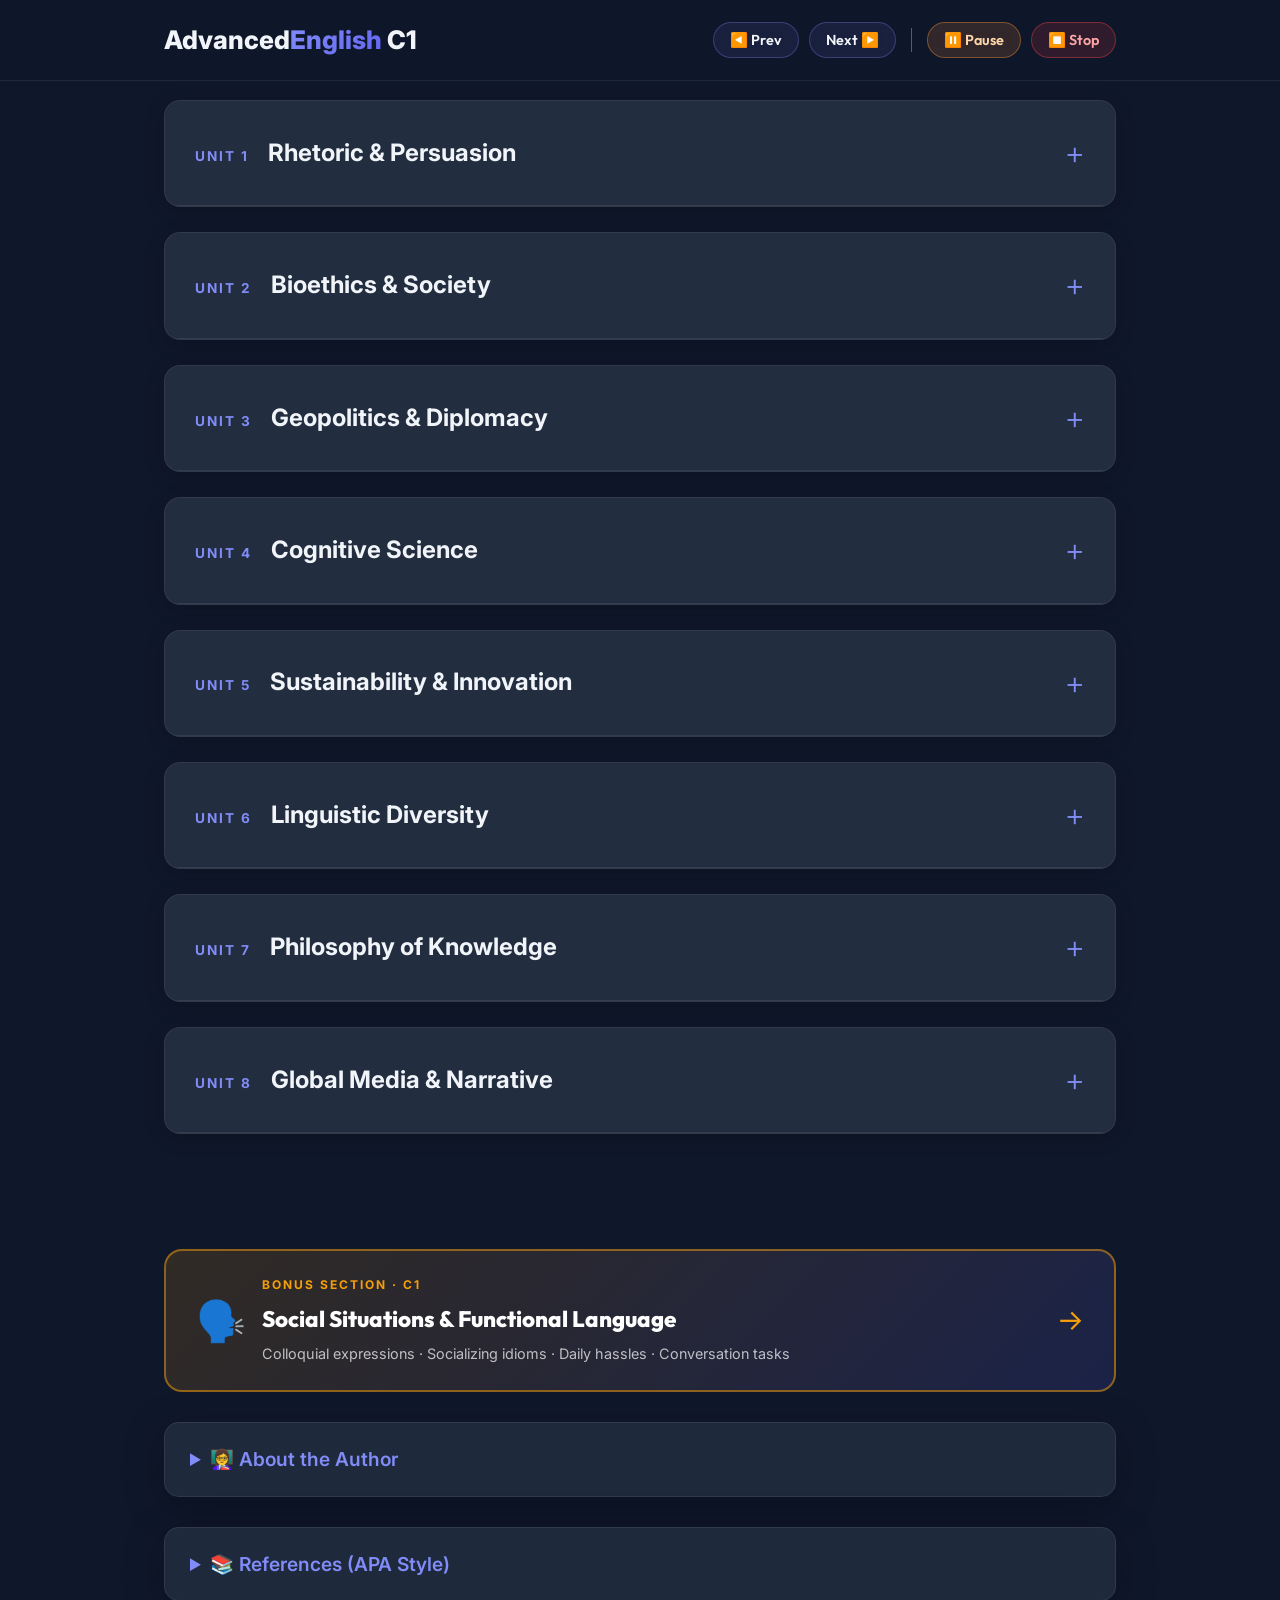
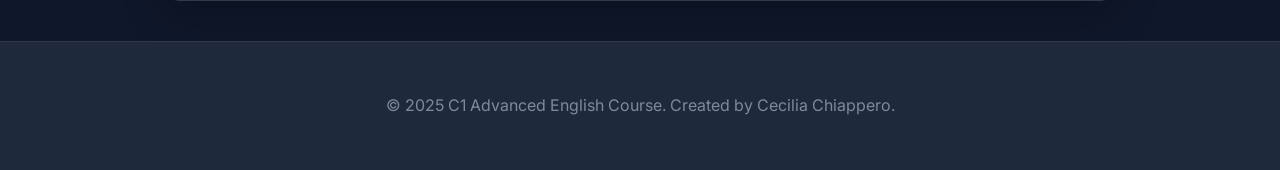
==== commit b7dbd0f4: "Add files via upload" ====
--- a/index.html
+++ b/index.html
@@ -1,163 +1,166 @@
-<!DOCTYPE html>
-<html lang="en">
-
-<head>
-    <meta charset="UTF-8">
-    <meta name="viewport" content="width=device-width, initial-scale=1.0">
-    <title>A1 English for Hospitality & Services | Inserción Laboral</title>
-    <meta name="description" content="A1 CEFR English course for hospitality, restaurants, food trucks, hotel services, and cleaning. Listening and speaking focus for job insertion.">
-    <link rel="stylesheet" href="css/style.css">
-    <link rel="stylesheet" href="https://cdnjs.cloudflare.com/ajax/libs/animate.css/4.1.1/animate.min.css" />
-</head>
-
-<body>
-
-    <header>
-        <div class="container">
-            <nav>
-                <div class="logo">A1 English<span> Services</span></div>
-                <div style="display: flex; gap: 8px; align-items: center; flex-wrap: wrap;">
-                    <a href="manual.html" class="btn nav-btn" style="padding:8px 14px;font-size:0.85rem;background:rgba(37,211,102,0.15);border:1px solid rgba(37,211,102,0.5);color:#25D366;text-decoration:none;">📖 Manual</a>
-                    <button id="prev-unit-btn" class="btn nav-btn" onclick="navigateUnit(-1)"
-                        style="padding: 8px 14px; font-size: 0.85rem;">◀ Prev</button>
-                    <button id="next-unit-btn" class="btn nav-btn" onclick="navigateUnit(1)"
-                        style="padding: 8px 14px; font-size: 0.85rem;">Next ▶</button>
-                    <span style="width:1px;height:24px;background:rgba(255,255,255,0.3);margin:0 4px;"></span>
-                    <button id="pause-audio-btn" class="btn pause-audio-btn" onclick="togglePauseAudio()"
-                        style="padding: 8px 14px; font-size: 0.85rem;">⏸️ Pause</button>
-                    <button class="btn stop-audio-btn" onclick="stopAudio()"
-                        style="padding: 8px 14px; font-size: 0.85rem;">⏹️ Stop</button>
-                </div>
-            </nav>
-        </div>
-    </header>
-
-    <div class="container admin-controls">
-        <!-- Attendance Control -->
-        <details class="attendance-block">
-            <summary class="attendance-header">📅 Attendance Control</summary>
-            <div class="attendance-content">
-                <div class="attendance-form">
-                    <div class="form-group">
-                        <label for="att-date">Select Date:</label>
-                        <input type="date" id="att-date" class="att-input">
-                    </div>
-                    <div class="form-group">
-                        <label for="att-user">Select Student:</label>
-                        <select id="att-user" class="att-input">
-                            <option value="Student 1">Student 1</option>
-                            <option value="Student 2">Student 2</option>
-                        </select>
-                    </div>
-                    <button class="btn att-save-btn" onclick="saveAttendance()">Mark Present ✅</button>
-                </div>
-                <div id="attendance-list" class="attendance-list"></div>
-            </div>
-        </details>
-
-        <!-- Payments Management -->
-        <details class="payments-block">
-            <summary class="payments-header">💳 Payments Management</summary>
-            <div class="payments-content">
-                <div class="payments-form">
-                    <div class="form-group">
-                        <label for="pay-date">Date:</label>
-                        <input type="date" id="pay-date" class="pay-input">
-                    </div>
-                    <div class="form-group">
-                        <label for="pay-user">Student:</label>
-                        <select id="pay-user" class="pay-input">
-                            <option value="Student 1">Student 1</option>
-                            <option value="Student 2">Student 2</option>
-                        </select>
-                    </div>
-                    <div class="form-group">
-                        <label for="pay-concept">Concept:</label>
-                        <input type="text" id="pay-concept" class="pay-input" placeholder="e.g. Class 1" value="Class 1">
-                    </div>
-                    <div class="form-group">
-                        <label for="pay-amount">Amount ($):</label>
-                        <input type="number" id="pay-amount" class="pay-input" placeholder="0.00">
-                    </div>
-                    <button class="btn pay-save-btn" onclick="savePayment()">Record Payment</button>
-                </div>
-                <div id="payments-list" class="payments-list"></div>
-            </div>
-        </details>
-    </div>
-
-    <div class="container" id="main-content">
-        <div class="unit-list" id="curriculum-container">
-            <!-- Content injected via script.js -->
-        </div>
-    </div>
-
-    <!-- About the Author -->
-    <div class="container" id="author-section">
-        <details class="author-block">
-            <summary class="author-header">👩‍🏫 About the Author</summary>
-            <div class="author-content">
-                <div class="author-profile">
-                    <div class="author-avatar">CC</div>
-                    <div class="author-info">
-                        <h3>Cecilia Chiappero</h3>
-                        <p class="author-title">English Language Educator & Researcher | Universidad Nacional de Córdoba</p>
-                    </div>
-                </div>
-                <div class="author-bio">
-                    <p>Cecilia Chiappero is an English language educator and researcher affiliated with the
-                        <strong>Universidad Nacional de Córdoba</strong>, Argentina. Her academic work focuses on
-                        innovative teaching methodologies and technology-enhanced language learning for vocational insertion.</p>
-                    <p>This A1 English for Hospitality & Services course is specifically designed for <strong>job insertion</strong>
-                        in the restaurant, food truck, hotel, and cleaning sectors, aligned with the
-                        <strong>CEFR A1 framework</strong> with a strong focus on listening and speaking.</p>
-                    <p class="author-contact"><strong>Research Profile:</strong> Available on <a
-                            href="https://www.researchgate.net" target="_blank"
-                            style="color: var(--accent-gold);">ResearchGate</a> and academic databases.</p>
-                </div>
-            </div>
-        </details>
-    </div>
-
-    <!-- References -->
-    <div class="container" id="references-section">
-        <details class="references-block">
-            <summary class="references-header">📚 References (APA Style)</summary>
-            <div class="references-content">
-                <p class="references-author"><strong>Course Author:</strong> Chiappero, C. (2025). <em>A1 English for
-                    Hospitality & Services: Restaurant, Food Trucks, Hotels, and Cleaning</em>. Original educational material.</p>
-                <h4>Framework & Language References</h4>
-                <ul class="references-list">
-                    <li>Council of Europe. (2020). <em>Common European Framework of Reference for Languages (CEFR)</em>. Council of Europe Publishing.</li>
-                    <li>Nation, I. S. P. (2001). <em>Learning vocabulary in another language</em>. Cambridge University Press.</li>
-                    <li>Harmer, J. (2015). <em>The Practice of English Language Teaching</em> (5th ed.). Pearson Education.</li>
-                    <li>Thornbury, S. (2005). <em>How to Teach Speaking</em>. Pearson Education.</li>
-                </ul>
-                <p class="references-disclaimer"><em>All content created for educational purposes. Aligned with CEFR A1 standards for vocational English.</em></p>
-            </div>
-        </details>
-    </div>
-
-    <!-- Protection Overlay -->
-    <div id="protection-overlay" class="protection-overlay" style="display: none;">
-        <div class="protection-message">
-            <span class="protection-icon">🔒</span>
-            <h2>Protected Content</h2>
-            <p>No permission to copy, download, or redistribute this material.</p>
-            <p class="protection-copyright">© 2025 A1 English for Services - Cecilia Chiappero</p>
-            <p class="protection-note">All rights reserved. For authorized students only.</p>
-        </div>
-    </div>
-
-    <footer>
-        <div class="container">
-            <p>© 2025 A1 English for Hospitality & Services. Created by Cecilia Chiappero.</p>
-        </div>
-    </footer>
-
-    <script src="js/data_units1to4.js"></script>
-    <script src="js/data_units5to8.js"></script>
-    <script src="js/script.js"></script>
-</body>
-
-</html>
+<!DOCTYPE html>
+<html lang="en">
+
+<head>
+    <meta charset="UTF-8">
+    <meta name="viewport" content="width=device-width, initial-scale=1.0">
+    <title>C1 Advanced English Course | Premium Learning</title>
+    <link rel="stylesheet" href="css/style.css">
+    <link rel="stylesheet" href="https://cdnjs.cloudflare.com/ajax/libs/animate.css/4.1.1/animate.min.css" />
+</head>
+
+<body>
+
+    <header>
+        <div class="container">
+            <nav>
+                <div class="logo">Advanced<span>English</span> C1</div>
+                <div style="display: flex; gap: 10px; align-items: center;">
+                    <button id="prev-unit-btn" class="btn nav-btn" onclick="navigateUnit(-1)"
+                        style="background: rgba(99, 102, 241, 0.3); border-color: #6366f1; padding: 8px 16px; font-size: 0.9rem;">
+                        ◀️ Prev
+                    </button>
+                    <button id="next-unit-btn" class="btn nav-btn" onclick="navigateUnit(1)"
+                        style="background: rgba(99, 102, 241, 0.3); border-color: #6366f1; padding: 8px 16px; font-size: 0.9rem;">
+                        Next ▶️
+                    </button>
+                    <span style="width: 1px; height: 24px; background: rgba(255,255,255,0.3); margin: 0 5px;"></span>
+                    <button id="pause-audio-btn" class="btn pause-audio-btn" onclick="togglePauseAudio()"
+                        style="background: rgba(251, 146, 60, 0.3); border-color: #fb923c; padding: 8px 16px; font-size: 0.9rem;">
+                        ⏸️ Pause
+                    </button>
+                    <button class="btn stop-audio-btn" onclick="stopAudio()"
+                        style="background: rgba(239, 68, 68, 0.3); border-color: #ef4444; padding: 8px 16px; font-size: 0.9rem;">
+                        ⏹️ Stop
+                    </button>
+                </div>
+            </nav>
+        </div>
+    </header>
+
+    <div class="container" id="main-content">
+        <div class="unit-list" id="curriculum-container">
+            <!-- Content Injected via script.js -->
+        </div>
+    </div>
+
+    <!-- Social Situations & Functional Language Banner -->
+    <div class="container" style="margin-top: 10px; margin-bottom: 30px;">
+        <a href="everyday.html" style="display:flex; align-items:center; justify-content:space-between; flex-wrap:wrap; gap:16px; background:linear-gradient(135deg,rgba(245,158,11,0.15),rgba(99,102,241,0.15)); border:2px solid rgba(245,158,11,0.5); border-radius:18px; padding:24px 30px; text-decoration:none; color:#fff; transition:all 0.3s ease;"
+           onmouseover="this.style.borderColor='#f59e0b';this.style.transform='translateY(-2px)';this.style.boxShadow='0 10px 30px rgba(245,158,11,0.2)'"
+           onmouseout="this.style.borderColor='rgba(245,158,11,0.5)';this.style.transform='';this.style.boxShadow=''">
+            <div style="display:flex;align-items:center;gap:16px;">
+                <span style="font-size:2.5rem;">🗣️</span>
+                <div>
+                    <div style="font-size:0.75rem;font-weight:700;letter-spacing:2px;text-transform:uppercase;color:#f59e0b;margin-bottom:4px;">Bonus Section · C1</div>
+                    <div style="font-family:'Outfit',sans-serif;font-size:1.4rem;font-weight:800;">Social Situations &amp; Functional Language</div>
+                    <div style="font-size:0.9rem;opacity:0.7;margin-top:4px;">Colloquial expressions · Socializing idioms · Daily hassles · Conversation tasks</div>
+                </div>
+            </div>
+            <span style="font-size:1.8rem;color:#f59e0b;">→</span>
+        </a>
+    </div>
+
+    <!-- About the Author Section -->
+    <div class="container" id="author-section">
+        <details class="author-block">
+            <summary class="author-header">👩‍🏫 About the Author</summary>
+            <div class="author-content">
+                <div class="author-profile">
+                    <div class="author-avatar">CC</div>
+                    <div class="author-info">
+                        <h3>Cecilia Chiappero</h3>
+                        <p class="author-title">English Language Educator & Researcher | Universidad Nacional de Córdoba
+                        </p>
+                    </div>
+                </div>
+                <div class="author-bio">
+                    <p>Cecilia Chiappero is an English language educator and researcher affiliated with the
+                        <strong>Universidad Nacional de Córdoba</strong>, Argentina. Her academic work focuses on
+                        innovative teaching methodologies and technology-enhanced language learning.
+                    </p>
+                    <p>She has published research on the use of <strong>Moodle</strong> to promote listening
+                        comprehension strategies in the English Language classroom. Her paper "El uso de Moodle para
+                        fomentar el uso de estrategias de comprensión auditiva en el aula de Lengua Inglesa I" (2011)
+                        demonstrates her expertise in integrating digital tools into effective language instruction.</p>
+                    <p>This C1 Advanced English Course represents her continued dedication to creating comprehensive,
+                        accessible,
+                        and engaging materials for advanced learners seeking to refine their English proficiency to near-native levels.</p>
+                    <p class="author-contact"><strong>Research Profile:</strong> Available on <a
+                            href="https://www.researchgate.net" target="_blank"
+                            style="color: var(--accent-gold);">ResearchGate</a> and academic databases.</p>
+                </div>
+            </div>
+        </details>
+    </div>
+
+    <!-- References Section -->
+    <div class="container" id="references-section">
+        <details class="references-block">
+            <summary class="references-header">📚 References (APA Style)</summary>
+            <div class="references-content">
+                <p class="references-author"><strong>Course Author:</strong> Chiappero, C. (2025). <em>Advanced English
+                        Course: C1 Level</em>. Original educational material.</p>
+
+                <h4>Video Resources</h4>
+                <ul class="references-list">
+                    <li>CrashCourse. (n.d.). <em>How to argue — Philosophical reasoning</em> [Video]. YouTube.
+                        https://www.youtube.com/watch?v=NKEhdsnKKHs</li>
+                    <li>Ellen MacArthur Foundation. (n.d.). <em>What is the circular economy?</em> [Video]. YouTube.
+                        https://www.youtube.com/watch?v=zCRKvDyyHmI</li>
+                    <li>Kurzgesagt. (n.d.). <em>Genetic engineering will change everything forever</em> [Video]. YouTube.
+                        https://www.youtube.com/watch?v=jAhjPd4uNFY</li>
+                    <li>Kurzgesagt. (n.d.). <em>Can we fix climate change?</em> [Video]. YouTube.
+                        https://www.youtube.com/watch?v=LxgMdjyw8uw</li>
+                    <li>TED. (n.d.). <em>The ethical dilemma of designer babies</em> [Video]. YouTube.
+                        https://www.youtube.com/watch?v=nOHbn8Q1fBM</li>
+                    <li>TED-Ed. (n.d.). <em>How fake news can spread</em> [Video]. YouTube.
+                        https://www.youtube.com/watch?v=cSKGa_7XJkg</li>
+                    <li>TED-Ed. (n.d.). <em>The art of rhetoric</em> [Video]. YouTube.
+                        https://www.youtube.com/watch?v=3klMM9BkW5o</li>
+                    <li>TED-Ed. (n.d.). <em>Why do languages die?</em> [Video]. YouTube.
+                        https://www.youtube.com/watch?v=Wp5FelcOPwU</li>
+                </ul>
+
+                <h4>Framework & Language References</h4>
+                <ul class="references-list">
+                    <li>Council of Europe. (2020). <em>Common European Framework of Reference for Languages (CEFR)</em>.
+                        Council of Europe Publishing.</li>
+                    <li>Chomsky, N., & Herman, E. S. (1988). <em>Manufacturing consent: The political economy of the mass
+                            media</em>. Pantheon Books.</li>
+                    <li>Kahneman, D. (2011). <em>Thinking, fast and slow</em>. Farrar, Straus and Giroux.</li>
+                    <li>Toulmin, S. E. (2003). <em>The uses of argument</em> (Updated ed.). Cambridge University Press.</li>
+                    <li>Swan, M. (2016). <em>Practical English usage</em> (4th ed.). Oxford University Press.</li>
+                </ul>
+
+                <p class="references-disclaimer"><em>All video content is property of their respective creators. Used
+                        for educational purposes under fair use guidelines.</em></p>
+            </div>
+        </details>
+    </div>
+
+    <!-- Protection Overlay -->
+    <div id="protection-overlay" class="protection-overlay" style="display: none;">
+        <div class="protection-message">
+            <span class="protection-icon">🔒</span>
+            <h2>Protected Content</h2>
+            <p>No permission to copy, download, or redistribute this material.</p>
+            <p class="protection-copyright">© 2025 C1 Advanced English Course - Cecilia Chiappero</p>
+            <p class="protection-note">All rights reserved. This content is for authorized students only.</p>
+        </div>
+    </div>
+
+    <footer>
+        <div class="container">
+            <p>© 2025 C1 Advanced English Course. Created by Cecilia Chiappero.</p>
+        </div>
+    </footer>
+
+    <script src="js/data_part1.js"></script>
+    <script src="js/data_part2.js"></script>
+    <script src="js/data_part3.js"></script>
+    <script src="js/data_part4.js"></script>
+    <script src="js/script.js"></script>
+</body>
+
+</html>
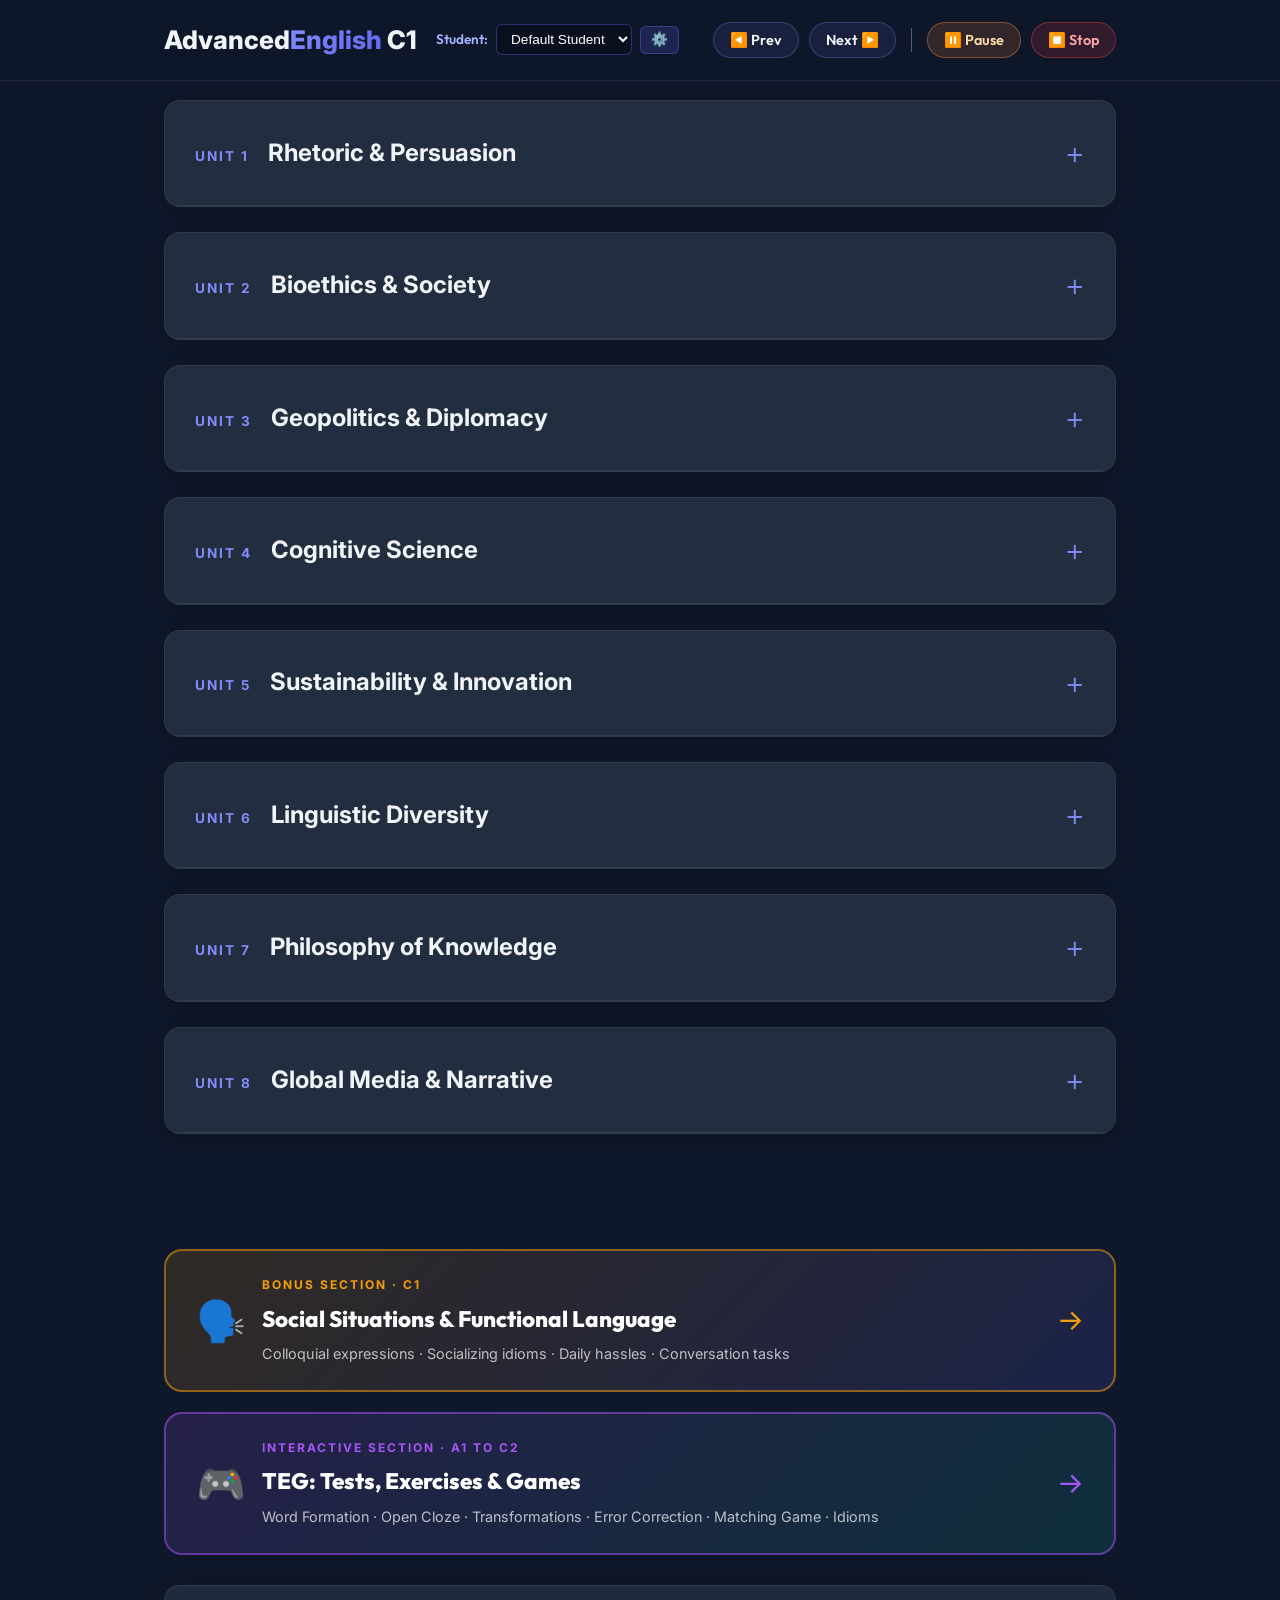
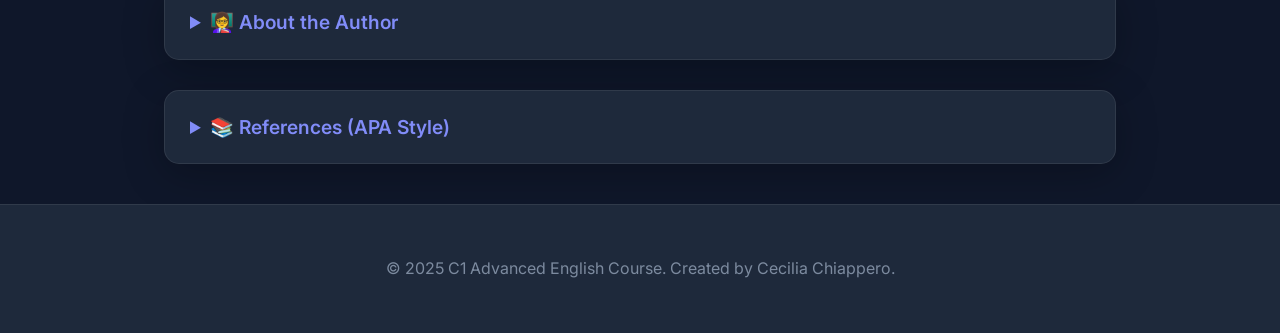
==== commit f79d6947: "Implement TEG (Tests, Exercises & Games) section covering all CEFR levels A1-C2" ====
--- a/index.html
+++ b/index.html
@@ -45,7 +45,7 @@
     </div>
 
     <!-- Social Situations & Functional Language Banner -->
-    <div class="container" style="margin-top: 10px; margin-bottom: 30px;">
+    <div class="container" style="margin-top: 10px; margin-bottom: 20px;">
         <a href="everyday.html" style="display:flex; align-items:center; justify-content:space-between; flex-wrap:wrap; gap:16px; background:linear-gradient(135deg,rgba(245,158,11,0.15),rgba(99,102,241,0.15)); border:2px solid rgba(245,158,11,0.5); border-radius:18px; padding:24px 30px; text-decoration:none; color:#fff; transition:all 0.3s ease;"
            onmouseover="this.style.borderColor='#f59e0b';this.style.transform='translateY(-2px)';this.style.boxShadow='0 10px 30px rgba(245,158,11,0.2)'"
            onmouseout="this.style.borderColor='rgba(245,158,11,0.5)';this.style.transform='';this.style.boxShadow=''">
@@ -58,6 +58,23 @@
                 </div>
             </div>
             <span style="font-size:1.8rem;color:#f59e0b;">→</span>
+        </a>
+    </div>
+
+    <!-- TEG (Tests, Exercises & Games) Banner -->
+    <div class="container" style="margin-top: 10px; margin-bottom: 30px;">
+        <a href="teg.html" style="display:flex; align-items:center; justify-content:space-between; flex-wrap:wrap; gap:16px; background:linear-gradient(135deg,rgba(168,85,247,0.15),rgba(20,184,166,0.15)); border:2px solid rgba(168,85,247,0.5); border-radius:18px; padding:24px 30px; text-decoration:none; color:#fff; transition:all 0.3s ease;"
+           onmouseover="this.style.borderColor='#a855f7';this.style.transform='translateY(-2px)';this.style.boxShadow='0 10px 30px rgba(168,85,247,0.2)'"
+           onmouseout="this.style.borderColor='rgba(168,85,247,0.5)';this.style.transform='';this.style.boxShadow=''">
+            <div style="display:flex;align-items:center;gap:16px;">
+                <span style="font-size:2.5rem;">🎮</span>
+                <div>
+                    <div style="font-size:0.75rem;font-weight:700;letter-spacing:2px;text-transform:uppercase;color:#a855f7;margin-bottom:4px;">Interactive Section · A1 to C2</div>
+                    <div style="font-family:'Outfit',sans-serif;font-size:1.4rem;font-weight:800;">TEG: Tests, Exercises &amp; Games</div>
+                    <div style="font-size:0.9rem;opacity:0.7;margin-top:4px;">Word Formation · Open Cloze · Transformations · Error Correction · Matching Game · Idioms</div>
+                </div>
+            </div>
+            <span style="font-size:1.8rem;color:#a855f7;">→</span>
         </a>
     </div>
 
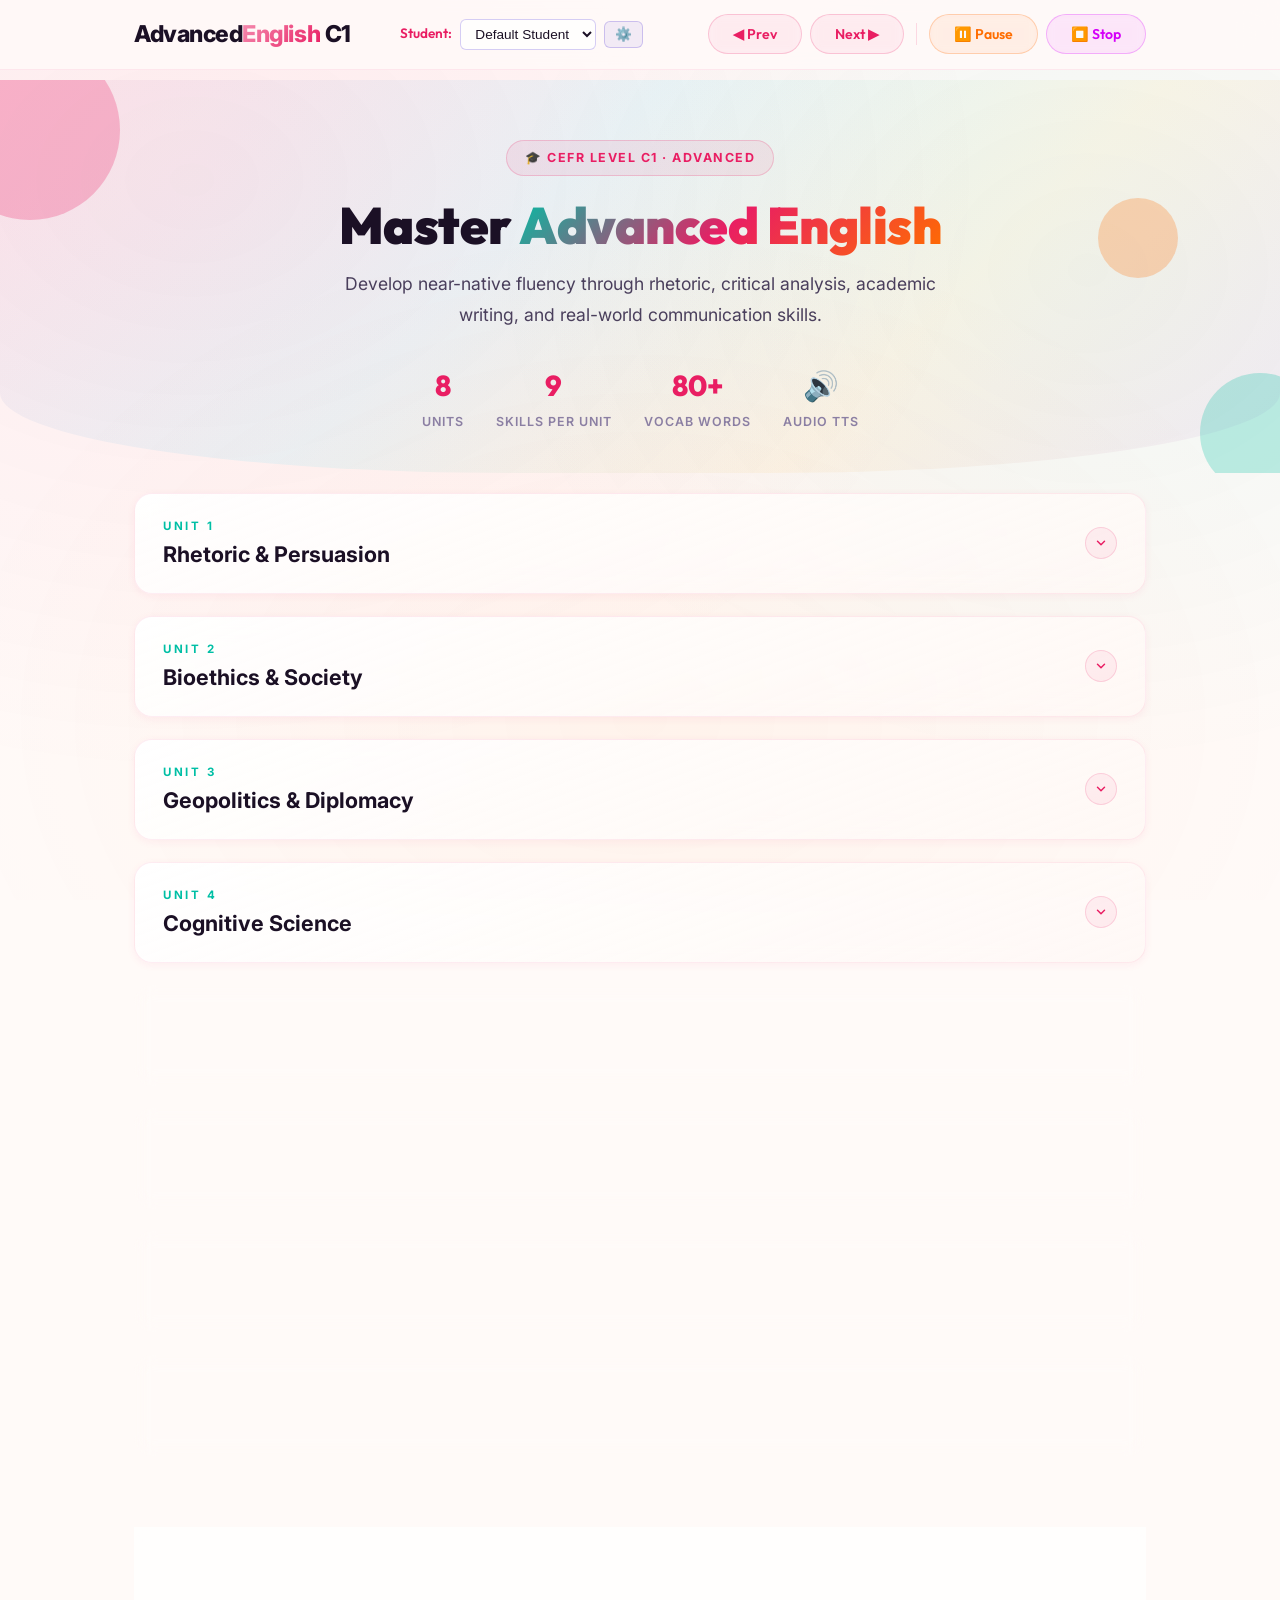
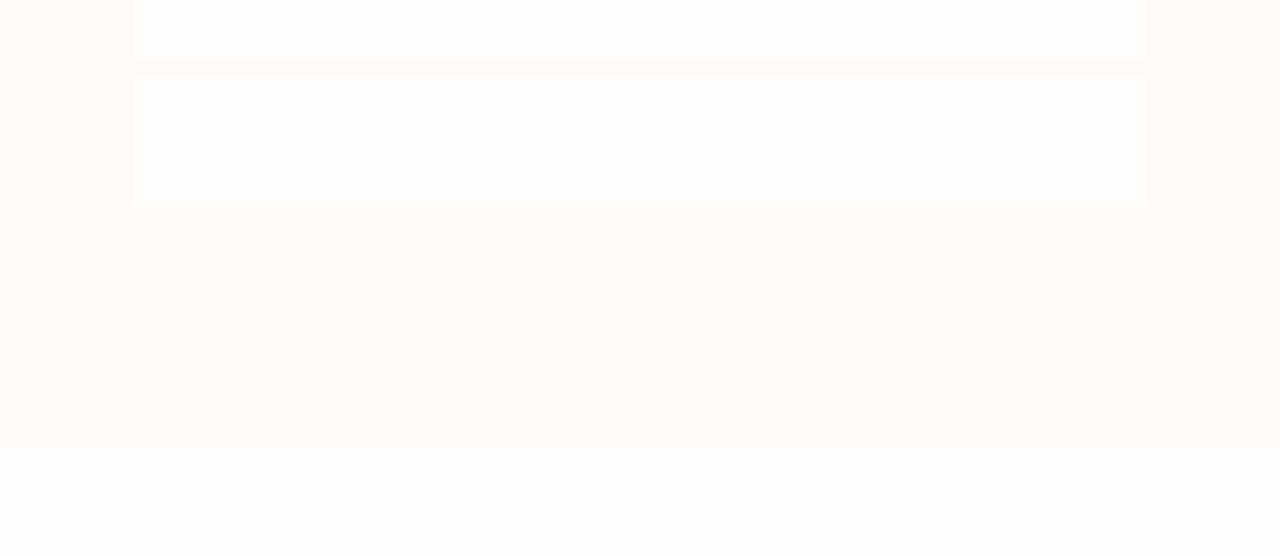
==== commit e1fc8c70: "Tropical Vibrant theme: fucsia, coral, turquoise palette overhaul" ====
--- a/index.html
+++ b/index.html
@@ -1,183 +1,207 @@
-<!DOCTYPE html>
-<html lang="en">
-
-<head>
-    <meta charset="UTF-8">
-    <meta name="viewport" content="width=device-width, initial-scale=1.0">
-    <title>C1 Advanced English Course | Premium Learning</title>
-    <link rel="stylesheet" href="css/style.css">
-    <link rel="stylesheet" href="https://cdnjs.cloudflare.com/ajax/libs/animate.css/4.1.1/animate.min.css" />
-</head>
-
-<body>
-
-    <header>
-        <div class="container">
-            <nav>
-                <div class="logo">Advanced<span>English</span> C1</div>
-                <div style="display: flex; gap: 10px; align-items: center;">
-                    <button id="prev-unit-btn" class="btn nav-btn" onclick="navigateUnit(-1)"
-                        style="background: rgba(99, 102, 241, 0.3); border-color: #6366f1; padding: 8px 16px; font-size: 0.9rem;">
-                        ◀️ Prev
-                    </button>
-                    <button id="next-unit-btn" class="btn nav-btn" onclick="navigateUnit(1)"
-                        style="background: rgba(99, 102, 241, 0.3); border-color: #6366f1; padding: 8px 16px; font-size: 0.9rem;">
-                        Next ▶️
-                    </button>
-                    <span style="width: 1px; height: 24px; background: rgba(255,255,255,0.3); margin: 0 5px;"></span>
-                    <button id="pause-audio-btn" class="btn pause-audio-btn" onclick="togglePauseAudio()"
-                        style="background: rgba(251, 146, 60, 0.3); border-color: #fb923c; padding: 8px 16px; font-size: 0.9rem;">
-                        ⏸️ Pause
-                    </button>
-                    <button class="btn stop-audio-btn" onclick="stopAudio()"
-                        style="background: rgba(239, 68, 68, 0.3); border-color: #ef4444; padding: 8px 16px; font-size: 0.9rem;">
-                        ⏹️ Stop
-                    </button>
-                </div>
-            </nav>
-        </div>
-    </header>
-
-    <div class="container" id="main-content">
-        <div class="unit-list" id="curriculum-container">
-            <!-- Content Injected via script.js -->
-        </div>
-    </div>
-
-    <!-- Social Situations & Functional Language Banner -->
-    <div class="container" style="margin-top: 10px; margin-bottom: 20px;">
-        <a href="everyday.html" style="display:flex; align-items:center; justify-content:space-between; flex-wrap:wrap; gap:16px; background:linear-gradient(135deg,rgba(245,158,11,0.15),rgba(99,102,241,0.15)); border:2px solid rgba(245,158,11,0.5); border-radius:18px; padding:24px 30px; text-decoration:none; color:#fff; transition:all 0.3s ease;"
-           onmouseover="this.style.borderColor='#f59e0b';this.style.transform='translateY(-2px)';this.style.boxShadow='0 10px 30px rgba(245,158,11,0.2)'"
-           onmouseout="this.style.borderColor='rgba(245,158,11,0.5)';this.style.transform='';this.style.boxShadow=''">
-            <div style="display:flex;align-items:center;gap:16px;">
-                <span style="font-size:2.5rem;">🗣️</span>
-                <div>
-                    <div style="font-size:0.75rem;font-weight:700;letter-spacing:2px;text-transform:uppercase;color:#f59e0b;margin-bottom:4px;">Bonus Section · C1</div>
-                    <div style="font-family:'Outfit',sans-serif;font-size:1.4rem;font-weight:800;">Social Situations &amp; Functional Language</div>
-                    <div style="font-size:0.9rem;opacity:0.7;margin-top:4px;">Colloquial expressions · Socializing idioms · Daily hassles · Conversation tasks</div>
-                </div>
-            </div>
-            <span style="font-size:1.8rem;color:#f59e0b;">→</span>
-        </a>
-    </div>
-
-    <!-- TEG (Tests, Exercises & Games) Banner -->
-    <div class="container" style="margin-top: 10px; margin-bottom: 30px;">
-        <a href="teg.html" style="display:flex; align-items:center; justify-content:space-between; flex-wrap:wrap; gap:16px; background:linear-gradient(135deg,rgba(168,85,247,0.15),rgba(20,184,166,0.15)); border:2px solid rgba(168,85,247,0.5); border-radius:18px; padding:24px 30px; text-decoration:none; color:#fff; transition:all 0.3s ease;"
-           onmouseover="this.style.borderColor='#a855f7';this.style.transform='translateY(-2px)';this.style.boxShadow='0 10px 30px rgba(168,85,247,0.2)'"
-           onmouseout="this.style.borderColor='rgba(168,85,247,0.5)';this.style.transform='';this.style.boxShadow=''">
-            <div style="display:flex;align-items:center;gap:16px;">
-                <span style="font-size:2.5rem;">🎮</span>
-                <div>
-                    <div style="font-size:0.75rem;font-weight:700;letter-spacing:2px;text-transform:uppercase;color:#a855f7;margin-bottom:4px;">Interactive Section · A1 to C2</div>
-                    <div style="font-family:'Outfit',sans-serif;font-size:1.4rem;font-weight:800;">TEG: Tests, Exercises &amp; Games</div>
-                    <div style="font-size:0.9rem;opacity:0.7;margin-top:4px;">Word Formation · Open Cloze · Transformations · Error Correction · Matching Game · Idioms</div>
-                </div>
-            </div>
-            <span style="font-size:1.8rem;color:#a855f7;">→</span>
-        </a>
-    </div>
-
-    <!-- About the Author Section -->
-    <div class="container" id="author-section">
-        <details class="author-block">
-            <summary class="author-header">👩‍🏫 About the Author</summary>
-            <div class="author-content">
-                <div class="author-profile">
-                    <div class="author-avatar">CC</div>
-                    <div class="author-info">
-                        <h3>Cecilia Chiappero</h3>
-                        <p class="author-title">English Language Educator & Researcher | Universidad Nacional de Córdoba
-                        </p>
-                    </div>
-                </div>
-                <div class="author-bio">
-                    <p>Cecilia Chiappero is an English language educator and researcher affiliated with the
-                        <strong>Universidad Nacional de Córdoba</strong>, Argentina. Her academic work focuses on
-                        innovative teaching methodologies and technology-enhanced language learning.
-                    </p>
-                    <p>She has published research on the use of <strong>Moodle</strong> to promote listening
-                        comprehension strategies in the English Language classroom. Her paper "El uso de Moodle para
-                        fomentar el uso de estrategias de comprensión auditiva en el aula de Lengua Inglesa I" (2011)
-                        demonstrates her expertise in integrating digital tools into effective language instruction.</p>
-                    <p>This C1 Advanced English Course represents her continued dedication to creating comprehensive,
-                        accessible,
-                        and engaging materials for advanced learners seeking to refine their English proficiency to near-native levels.</p>
-                    <p class="author-contact"><strong>Research Profile:</strong> Available on <a
-                            href="https://www.researchgate.net" target="_blank"
-                            style="color: var(--accent-gold);">ResearchGate</a> and academic databases.</p>
-                </div>
-            </div>
-        </details>
-    </div>
-
-    <!-- References Section -->
-    <div class="container" id="references-section">
-        <details class="references-block">
-            <summary class="references-header">📚 References (APA Style)</summary>
-            <div class="references-content">
-                <p class="references-author"><strong>Course Author:</strong> Chiappero, C. (2025). <em>Advanced English
-                        Course: C1 Level</em>. Original educational material.</p>
-
-                <h4>Video Resources</h4>
-                <ul class="references-list">
-                    <li>CrashCourse. (n.d.). <em>How to argue — Philosophical reasoning</em> [Video]. YouTube.
-                        https://www.youtube.com/watch?v=NKEhdsnKKHs</li>
-                    <li>Ellen MacArthur Foundation. (n.d.). <em>What is the circular economy?</em> [Video]. YouTube.
-                        https://www.youtube.com/watch?v=zCRKvDyyHmI</li>
-                    <li>Kurzgesagt. (n.d.). <em>Genetic engineering will change everything forever</em> [Video]. YouTube.
-                        https://www.youtube.com/watch?v=jAhjPd4uNFY</li>
-                    <li>Kurzgesagt. (n.d.). <em>Can we fix climate change?</em> [Video]. YouTube.
-                        https://www.youtube.com/watch?v=LxgMdjyw8uw</li>
-                    <li>TED. (n.d.). <em>The ethical dilemma of designer babies</em> [Video]. YouTube.
-                        https://www.youtube.com/watch?v=nOHbn8Q1fBM</li>
-                    <li>TED-Ed. (n.d.). <em>How fake news can spread</em> [Video]. YouTube.
-                        https://www.youtube.com/watch?v=cSKGa_7XJkg</li>
-                    <li>TED-Ed. (n.d.). <em>The art of rhetoric</em> [Video]. YouTube.
-                        https://www.youtube.com/watch?v=3klMM9BkW5o</li>
-                    <li>TED-Ed. (n.d.). <em>Why do languages die?</em> [Video]. YouTube.
-                        https://www.youtube.com/watch?v=Wp5FelcOPwU</li>
-                </ul>
-
-                <h4>Framework & Language References</h4>
-                <ul class="references-list">
-                    <li>Council of Europe. (2020). <em>Common European Framework of Reference for Languages (CEFR)</em>.
-                        Council of Europe Publishing.</li>
-                    <li>Chomsky, N., & Herman, E. S. (1988). <em>Manufacturing consent: The political economy of the mass
-                            media</em>. Pantheon Books.</li>
-                    <li>Kahneman, D. (2011). <em>Thinking, fast and slow</em>. Farrar, Straus and Giroux.</li>
-                    <li>Toulmin, S. E. (2003). <em>The uses of argument</em> (Updated ed.). Cambridge University Press.</li>
-                    <li>Swan, M. (2016). <em>Practical English usage</em> (4th ed.). Oxford University Press.</li>
-                </ul>
-
-                <p class="references-disclaimer"><em>All video content is property of their respective creators. Used
-                        for educational purposes under fair use guidelines.</em></p>
-            </div>
-        </details>
-    </div>
-
-    <!-- Protection Overlay -->
-    <div id="protection-overlay" class="protection-overlay" style="display: none;">
-        <div class="protection-message">
-            <span class="protection-icon">🔒</span>
-            <h2>Protected Content</h2>
-            <p>No permission to copy, download, or redistribute this material.</p>
-            <p class="protection-copyright">© 2025 C1 Advanced English Course - Cecilia Chiappero</p>
-            <p class="protection-note">All rights reserved. This content is for authorized students only.</p>
-        </div>
-    </div>
-
-    <footer>
-        <div class="container">
-            <p>© 2025 C1 Advanced English Course. Created by Cecilia Chiappero.</p>
-        </div>
-    </footer>
-
-    <script src="js/data_part1.js"></script>
-    <script src="js/data_part2.js"></script>
-    <script src="js/data_part3.js"></script>
-    <script src="js/data_part4.js"></script>
-    <script src="js/script.js"></script>
-</body>
-
-</html>
+<!DOCTYPE html>
+<html lang="en">
+
+<head>
+    <meta charset="UTF-8">
+    <meta name="viewport" content="width=device-width, initial-scale=1.0">
+    <title>C1 Advanced English Course | Premium Learning</title>
+    <meta name="description" content="Master advanced English with this premium C1-level course featuring rhetoric, bioethics, geopolitics, cognitive science, sustainability, linguistics, philosophy, and media literacy.">
+    <link rel="stylesheet" href="css/style.css">
+    <link rel="icon" href="data:image/svg+xml,<svg xmlns='http://www.w3.org/2000/svg' viewBox='0 0 100 100'><text y='.9em' font-size='90'>📚</text></svg>">
+</head>
+
+<body>
+
+    <header id="main-header">
+        <div class="container">
+            <nav>
+                <div class="logo">Advanced<span>English</span> C1</div>
+                <div style="display: flex; gap: 8px; align-items: center; flex-wrap: wrap;">
+                    <button id="prev-unit-btn" class="btn nav-btn" onclick="navigateUnit(-1)">
+                        ◀ Prev
+                    </button>
+                    <button id="next-unit-btn" class="btn nav-btn" onclick="navigateUnit(1)">
+                        Next ▶
+                    </button>
+                    <span style="width: 1px; height: 22px; background: var(--border-color-strong); margin: 0 4px;"></span>
+                    <button id="pause-audio-btn" class="btn pause-audio-btn" onclick="togglePauseAudio()">
+                        ⏸️ Pause
+                    </button>
+                    <button class="btn stop-audio-btn" onclick="stopAudio()">
+                        ⏹️ Stop
+                    </button>
+                </div>
+            </nav>
+        </div>
+    </header>
+
+    <!-- ═══ Hero Section ═══ -->
+    <section class="hero">
+        <div class="hero-dot"></div>
+        <div class="hero-dot"></div>
+        <div class="hero-dot"></div>
+        <div class="container">
+            <div class="hero-badge">🎓 CEFR Level C1 · Advanced</div>
+            <h1>Master <span class="gradient-text">Advanced English</span></h1>
+            <p class="hero-sub">Develop near-native fluency through rhetoric, critical analysis, academic writing, and real-world communication skills.</p>
+            <div class="hero-stats">
+                <div class="hero-stat">
+                    <div class="hero-stat-number">8</div>
+                    <div class="hero-stat-label">Units</div>
+                </div>
+                <div class="hero-stat">
+                    <div class="hero-stat-number">9</div>
+                    <div class="hero-stat-label">Skills per Unit</div>
+                </div>
+                <div class="hero-stat">
+                    <div class="hero-stat-number">80+</div>
+                    <div class="hero-stat-label">Vocab Words</div>
+                </div>
+                <div class="hero-stat">
+                    <div class="hero-stat-number">🔊</div>
+                    <div class="hero-stat-label">Audio TTS</div>
+                </div>
+            </div>
+        </div>
+    </section>
+
+    <!-- ═══ Main Content ═══ -->
+    <div class="container" id="main-content">
+        <div class="unit-list" id="curriculum-container">
+            <!-- Content Injected via script.js -->
+        </div>
+    </div>
+
+    <!-- ═══ Bonus: Social Situations ═══ -->
+    <div class="container" style="margin-top: 10px; margin-bottom: 18px;">
+        <a href="everyday.html" class="bonus-banner amber">
+            <div style="display:flex;align-items:center;gap:16px;">
+                <span class="banner-icon">🗣️</span>
+                <div>
+                    <div class="banner-tag">Bonus Section · C1</div>
+                    <div class="banner-title">Social Situations & Functional Language</div>
+                    <div class="banner-desc">Colloquial expressions · Socializing idioms · Daily hassles · Conversation tasks</div>
+                </div>
+            </div>
+            <span class="banner-arrow">→</span>
+        </a>
+    </div>
+
+    <!-- ═══ Bonus: TEG ═══ -->
+    <div class="container" style="margin-top: 10px; margin-bottom: 30px;">
+        <a href="teg.html" class="bonus-banner purple">
+            <div style="display:flex;align-items:center;gap:16px;">
+                <span class="banner-icon">🎮</span>
+                <div>
+                    <div class="banner-tag">Interactive Section · A1 to C2</div>
+                    <div class="banner-title">TEG: Tests, Exercises & Games</div>
+                    <div class="banner-desc">Word Formation · Open Cloze · Transformations · Error Correction · Matching Game · Idioms</div>
+                </div>
+            </div>
+            <span class="banner-arrow">→</span>
+        </a>
+    </div>
+
+    <!-- ═══ About the Author ═══ -->
+    <div class="container" id="author-section">
+        <details class="author-block">
+            <summary class="author-header">👩‍🏫 About the Author</summary>
+            <div class="author-content">
+                <div class="author-profile">
+                    <div class="author-avatar">CC</div>
+                    <div class="author-info">
+                        <h3>Cecilia Chiappero</h3>
+                        <p class="author-title">English Language Educator & Researcher | Universidad Nacional de Córdoba
+                        </p>
+                    </div>
+                </div>
+                <div class="author-bio">
+                    <p>Cecilia Chiappero is an English language educator and researcher affiliated with the
+                        <strong>Universidad Nacional de Córdoba</strong>, Argentina. Her academic work focuses on
+                        innovative teaching methodologies and technology-enhanced language learning.
+                    </p>
+                    <p>She has published research on the use of <strong>Moodle</strong> to promote listening
+                        comprehension strategies in the English Language classroom. Her paper "El uso de Moodle para
+                        fomentar el uso de estrategias de comprensión auditiva en el aula de Lengua Inglesa I" (2011)
+                        demonstrates her expertise in integrating digital tools into effective language instruction.</p>
+                    <p>This C1 Advanced English Course represents her continued dedication to creating comprehensive,
+                        accessible,
+                        and engaging materials for advanced learners seeking to refine their English proficiency to near-native levels.</p>
+                    <p class="author-contact"><strong>Research Profile:</strong> Available on <a
+                            href="https://www.researchgate.net" target="_blank"
+                            style="color: var(--accent-teal); font-weight: 600;">ResearchGate</a> and academic databases.</p>
+                </div>
+            </div>
+        </details>
+    </div>
+
+    <!-- ═══ References ═══ -->
+    <div class="container" id="references-section">
+        <details class="references-block">
+            <summary class="references-header">📚 References (APA Style)</summary>
+            <div class="references-content">
+                <p class="references-author"><strong>Course Author:</strong> Chiappero, C. (2025). <em>Advanced English
+                        Course: C1 Level</em>. Original educational material.</p>
+
+                <h4>Video Resources</h4>
+                <ul class="references-list">
+                    <li>CrashCourse. (n.d.). <em>How to argue — Philosophical reasoning</em> [Video]. YouTube.
+                        https://www.youtube.com/watch?v=NKEhdsnKKHs</li>
+                    <li>Ellen MacArthur Foundation. (n.d.). <em>What is the circular economy?</em> [Video]. YouTube.
+                        https://www.youtube.com/watch?v=zCRKvDyyHmI</li>
+                    <li>Kurzgesagt. (n.d.). <em>Genetic engineering will change everything forever</em> [Video]. YouTube.
+                        https://www.youtube.com/watch?v=jAhjPd4uNFY</li>
+                    <li>Kurzgesagt. (n.d.). <em>Can we fix climate change?</em> [Video]. YouTube.
+                        https://www.youtube.com/watch?v=LxgMdjyw8uw</li>
+                    <li>TED. (n.d.). <em>The ethical dilemma of designer babies</em> [Video]. YouTube.
+                        https://www.youtube.com/watch?v=nOHbn8Q1fBM</li>
+                    <li>TED-Ed. (n.d.). <em>How fake news can spread</em> [Video]. YouTube.
+                        https://www.youtube.com/watch?v=cSKGa_7XJkg</li>
+                    <li>TED-Ed. (n.d.). <em>The art of rhetoric</em> [Video]. YouTube.
+                        https://www.youtube.com/watch?v=3klMM9BkW5o</li>
+                    <li>TED-Ed. (n.d.). <em>Why do languages die?</em> [Video]. YouTube.
+                        https://www.youtube.com/watch?v=Wp5FelcOPwU</li>
+                </ul>
+
+                <h4>Framework & Language References</h4>
+                <ul class="references-list">
+                    <li>Council of Europe. (2020). <em>Common European Framework of Reference for Languages (CEFR)</em>.
+                        Council of Europe Publishing.</li>
+                    <li>Chomsky, N., & Herman, E. S. (1988). <em>Manufacturing consent: The political economy of the mass
+                            media</em>. Pantheon Books.</li>
+                    <li>Kahneman, D. (2011). <em>Thinking, fast and slow</em>. Farrar, Straus and Giroux.</li>
+                    <li>Toulmin, S. E. (2003). <em>The uses of argument</em> (Updated ed.). Cambridge University Press.</li>
+                    <li>Swan, M. (2016). <em>Practical English usage</em> (4th ed.). Oxford University Press.</li>
+                </ul>
+
+                <p class="references-disclaimer"><em>All video content is property of their respective creators. Used
+                        for educational purposes under fair use guidelines.</em></p>
+            </div>
+        </details>
+    </div>
+
+    <!-- ═══ Protection Overlay ═══ -->
+    <div id="protection-overlay" class="protection-overlay" style="display: none;">
+        <div class="protection-message">
+            <span class="protection-icon">🔒</span>
+            <h2>Protected Content</h2>
+            <p>No permission to copy, download, or redistribute this material.</p>
+            <p class="protection-copyright">© 2025 C1 Advanced English Course - Cecilia Chiappero</p>
+            <p class="protection-note">All rights reserved. This content is for authorized students only.</p>
+        </div>
+    </div>
+
+    <footer>
+        <div class="container">
+            <p>© 2025 C1 Advanced English Course. Created by Cecilia Chiappero.</p>
+        </div>
+    </footer>
+
+    <script src="js/data_part1.js"></script>
+    <script src="js/data_part2.js"></script>
+    <script src="js/data_part3.js"></script>
+    <script src="js/data_part4.js"></script>
+    <script src="js/script.js"></script>
+</body>
+
+</html>
--- a/css/style.css
+++ b/css/style.css
@@ -1,86 +1,140 @@
-@import url('https://fonts.googleapis.com/css2?family=Inter:wght@300;400;500;600&family=Outfit:wght@500;700;800&display=swap');
+@import url('https://fonts.googleapis.com/css2?family=Inter:wght@300;400;500;600;700&family=Outfit:wght@400;500;600;700;800;900&display=swap');
 @import './variables.css';
 
-* {
+/* ═══════════════════════════════════════════════════════════
+   C1 ADVANCED ENGLISH COURSE — Premium Light Academic Theme
+   ═══════════════════════════════════════════════════════════ */
+
+/* ── Reset ──────────────────────────────────────────────── */
+*, *::before, *::after {
     margin: 0;
     padding: 0;
     box-sizing: border-box;
 }
 
+/* ── Custom Scrollbar ───────────────────────────────────── */
+::-webkit-scrollbar { width: 8px; }
+::-webkit-scrollbar-track { background: var(--bg-tertiary); }
+::-webkit-scrollbar-thumb {
+    background: linear-gradient(180deg, #e91e63 0%, #00bfa5 100%);
+    border-radius: 10px;
+}
+::-webkit-scrollbar-thumb:hover { opacity: 0.85; }
+
+/* ── Body ───────────────────────────────────────────────── */
 body {
     background: var(--bg-primary);
     color: var(--text-primary);
     font-family: var(--font-body);
-    line-height: 1.7;
+    line-height: 1.75;
     min-height: 100vh;
-}
-
-h1,
-h2,
-h3,
-h4 {
+    overflow-x: hidden;
+    -webkit-font-smoothing: antialiased;
+}
+
+/* ── Animated Background Mesh ───────────────────────────── */
+body::before {
+    content: '';
+    position: fixed;
+    top: 0;
+    left: 0;
+    width: 100%;
+    height: 100%;
+    background:
+        radial-gradient(ellipse 800px 600px at 15% 20%, rgba(233, 30, 99, 0.07), transparent),
+        radial-gradient(ellipse 600px 500px at 85% 30%, rgba(0, 191, 165, 0.06), transparent),
+        radial-gradient(ellipse 700px 500px at 50% 80%, rgba(255, 109, 0, 0.05), transparent);
+    z-index: 0;
+    pointer-events: none;
+    animation: meshDrift 25s ease-in-out infinite alternate;
+}
+@keyframes meshDrift {
+    0%   { transform: translate(0, 0) scale(1); }
+    50%  { transform: translate(-20px, 15px) scale(1.03); }
+    100% { transform: translate(15px, -10px) scale(0.98); }
+}
+
+/* ── Typography ─────────────────────────────────────────── */
+h1, h2, h3, h4 {
     font-family: var(--font-heading);
     color: var(--text-primary);
-}
-
+    letter-spacing: -0.01em;
+}
+h3 {
+    font-size: 1.25rem;
+    font-weight: 700;
+    margin-bottom: 12px;
+}
 a {
     text-decoration: none;
     color: inherit;
 }
 
+/* ── Container ──────────────────────────────────────────── */
 .container {
-    max-width: 1000px;
+    max-width: 1060px;
     margin: 0 auto;
     padding: 0 var(--spacing-md);
-}
-
+    position: relative;
+    z-index: 1;
+}
+
+/* ── Buttons ────────────────────────────────────────────── */
 .btn {
     display: inline-flex;
     align-items: center;
-    padding: 12px 28px;
-    border-radius: 50px;
+    gap: 6px;
+    padding: 10px 24px;
+    border-radius: var(--border-radius-pill);
     font-weight: 600;
+    font-size: 0.88rem;
     cursor: pointer;
-    transition: all 0.3s ease;
-    border: 1px solid rgba(255, 255, 255, 0.15);
-    background: rgba(255, 255, 255, 0.06);
+    transition: all 0.3s cubic-bezier(0.4, 0, 0.2, 1);
+    border: 1.5px solid var(--border-color-strong);
+    background: rgba(255, 255, 255, 0.7);
     color: var(--text-primary);
     font-family: var(--font-heading);
-    backdrop-filter: blur(4px);
-}
-
+    backdrop-filter: blur(6px);
+}
 .btn:hover {
-    background: rgba(129, 140, 248, 0.15);
-    border-color: var(--accent-electric);
-    color: var(--accent-electric);
+    background: var(--accent-indigo);
+    border-color: var(--accent-indigo);
+    color: #fff;
     transform: translateY(-2px);
-    box-shadow: 0 8px 25px rgba(99, 102, 241, 0.15);
-}
-
+    box-shadow: var(--shadow-glow-indigo);
+}
+
+/* ═══════════════════════════════════════════════════════════
+   HEADER  — Frosted-glass sticky nav
+   ═══════════════════════════════════════════════════════════ */
 header {
-    background: rgba(15, 23, 42, 0.85);
-    backdrop-filter: blur(20px);
-    -webkit-backdrop-filter: blur(20px);
+    background: rgba(255, 250, 248, 0.85);
+    backdrop-filter: var(--glass-blur);
+    -webkit-backdrop-filter: var(--glass-blur);
     position: fixed;
     width: 100%;
     top: 0;
     z-index: 1000;
-    padding: 18px 0;
-    border-bottom: 1px solid var(--border-color);
-}
-
+    padding: 14px 0;
+    border-bottom: 1px solid rgba(233, 30, 99, 0.08);
+    transition: box-shadow 0.3s ease;
+}
+header.scrolled {
+    box-shadow: var(--shadow-md);
+}
 nav {
     display: flex;
     justify-content: space-between;
     align-items: center;
-}
-
+    gap: 12px;
+    flex-wrap: wrap;
+}
 .logo {
-    font-size: 1.6rem;
+    font-size: 1.45rem;
     font-weight: 800;
     color: var(--text-primary);
-}
-
+    letter-spacing: -0.02em;
+}
 .logo span {
     background: var(--gradient-accent);
     -webkit-background-clip: text;
@@ -88,614 +142,820 @@
     background-clip: text;
 }
 
+/* ═══════════════════════════════════════════════════════════
+   HERO SECTION
+   ═══════════════════════════════════════════════════════════ */
+.hero {
+    margin-top: 80px;
+    padding: 60px 0 40px;
+    text-align: center;
+    position: relative;
+    overflow: hidden;
+}
+.hero::before {
+    content: '';
+    position: absolute;
+    inset: 0;
+    background: var(--gradient-hero);
+    border-radius: 0 0 40% 40% / 0 0 80px 80px;
+    z-index: -1;
+    opacity: 0.65;
+}
+.hero-badge {
+    display: inline-flex;
+    align-items: center;
+    gap: 8px;
+    padding: 6px 18px;
+    border-radius: var(--border-radius-pill);
+    background: rgba(233, 30, 99, 0.08);
+    border: 1.5px solid rgba(233, 30, 99, 0.2);
+    color: #e91e63;
+    font-weight: 700;
+    font-size: 0.78rem;
+    text-transform: uppercase;
+    letter-spacing: 1.5px;
+    margin-bottom: 20px;
+    animation: fadeInDown 0.6s ease;
+}
+.hero h1 {
+    font-size: clamp(2rem, 5vw, 3.2rem);
+    font-weight: 900;
+    line-height: 1.15;
+    margin-bottom: 14px;
+    animation: fadeInUp 0.7s ease;
+}
+.hero h1 .gradient-text {
+    background: linear-gradient(135deg, #00bfa5 0%, #e91e63 50%, #ff6d00 100%);
+    -webkit-background-clip: text;
+    -webkit-text-fill-color: transparent;
+    background-clip: text;
+}
+.hero-sub {
+    font-size: 1.1rem;
+    color: var(--text-secondary);
+    max-width: 600px;
+    margin: 0 auto 30px;
+    animation: fadeInUp 0.8s ease 0.1s both;
+}
+.hero-stats {
+    display: flex;
+    justify-content: center;
+    gap: 32px;
+    flex-wrap: wrap;
+    animation: fadeInUp 0.9s ease 0.2s both;
+}
+.hero-stat {
+    text-align: center;
+}
+.hero-stat-number {
+    font-family: var(--font-heading);
+    font-size: 1.8rem;
+    font-weight: 800;
+    color: #e91e63;
+}
+.hero-stat-label {
+    font-size: 0.78rem;
+    color: var(--text-muted);
+    text-transform: uppercase;
+    letter-spacing: 1px;
+    font-weight: 600;
+}
+
+/* ── Floating decorative dots ────────────────────────────── */
+.hero-dot {
+    position: absolute;
+    border-radius: 50%;
+    opacity: 0.25;
+    pointer-events: none;
+    animation: floatDot 8s ease-in-out infinite alternate;
+}
+.hero-dot:nth-child(1) { width: 180px; height: 180px; background: #e91e63; top: -40px; left: -60px; }
+.hero-dot:nth-child(2) { width: 120px; height: 120px; background: #00bfa5; bottom: -20px; right: -40px; animation-delay: -3s; }
+.hero-dot:nth-child(3) { width: 80px; height: 80px; background: #ff6d00; top: 30%; right: 8%; animation-delay: -5s; }
+@keyframes floatDot {
+    0%   { transform: translate(0, 0) scale(1); }
+    100% { transform: translate(20px, -25px) scale(1.15); }
+}
+
+/* ═══════════════════════════════════════════════════════════
+   UNIT CARDS — Glassmorphism accordion
+   ═══════════════════════════════════════════════════════════ */
 .unit-list {
-    margin-top: 100px;
-    padding-bottom: 80px;
+    margin-top: 20px;
+    padding-bottom: 40px;
 }
 
 details.unit-block {
-    background: var(--bg-secondary);
-    border: 1px solid var(--border-color);
+    background: var(--gradient-card);
+    border: 1.5px solid var(--border-color);
     border-radius: var(--border-radius);
-    margin-bottom: 25px;
+    margin-bottom: 22px;
     overflow: hidden;
+    transition: all 0.4s cubic-bezier(0.4, 0, 0.2, 1);
+    box-shadow: var(--shadow-sm);
+    backdrop-filter: blur(10px);
+    animation: cardAppear 0.5s ease both;
+}
+details.unit-block:nth-child(1) { animation-delay: 0s; }
+details.unit-block:nth-child(2) { animation-delay: 0.06s; }
+details.unit-block:nth-child(3) { animation-delay: 0.12s; }
+details.unit-block:nth-child(4) { animation-delay: 0.18s; }
+details.unit-block:nth-child(5) { animation-delay: 0.24s; }
+details.unit-block:nth-child(6) { animation-delay: 0.30s; }
+details.unit-block:nth-child(7) { animation-delay: 0.36s; }
+details.unit-block:nth-child(8) { animation-delay: 0.42s; }
+
+@keyframes cardAppear {
+    from { opacity: 0; transform: translateY(24px); }
+    to   { opacity: 1; transform: translateY(0); }
+}
+
+details.unit-block:hover {
+    border-color: rgba(233, 30, 99, 0.22);
+    box-shadow: var(--shadow-md);
+    transform: translateY(-3px);
+}
+details.unit-block[open] {
+    border-color: rgba(0, 191, 165, 0.3);
+    box-shadow: var(--shadow-lg);
+    transform: none;
+}
+
+/* ── Unit Header (summary) ──────────────────────────────── */
+summary.unit-header {
+    padding: 22px 28px;
+    cursor: pointer;
+    display: flex;
+    justify-content: space-between;
+    align-items: center;
+    list-style: none;
+    background: transparent;
+    border-bottom: 1px solid transparent;
     transition: all 0.3s ease;
-    box-shadow: 0 4px 20px rgba(0, 0, 0, 0.2);
-}
-
-details.unit-block:hover {
-    border-color: rgba(129, 140, 248, 0.3);
-    box-shadow: 0 10px 35px rgba(0, 0, 0, 0.3);
-}
-
-details.unit-block[open] {
-    background: var(--bg-secondary);
-    border-color: rgba(129, 140, 248, 0.4);
-    box-shadow: 0 15px 50px rgba(0, 0, 0, 0.35);
-}
-
-summary.unit-header {
-    padding: 25px 30px;
-    cursor: pointer;
-    display: flex;
-    justify-content: space-between;
-    align-items: center;
-    list-style: none;
-    background: rgba(255, 255, 255, 0.02);
+    user-select: none;
+}
+summary.unit-header::-webkit-details-marker { display: none; }
+
+details[open] summary.unit-header {
     border-bottom: 1px solid var(--border-color);
-    transition: background 0.3s ease;
-}
-
+    background: rgba(233, 30, 99, 0.03);
+}
 summary.unit-header:hover {
-    background: rgba(255, 255, 255, 0.04);
-}
-
+    background: rgba(0, 191, 165, 0.04);
+}
+
+.unit-subtitle {
+    font-size: 0.72rem;
+    color: var(--accent-teal);
+    text-transform: uppercase;
+    letter-spacing: 2.5px;
+    font-weight: 700;
+    margin-right: 12px;
+    display: block;
+    margin-bottom: 4px;
+}
 .unit-title {
-    font-size: 1.5rem;
+    font-size: 1.35rem;
     font-weight: 700;
     color: var(--text-primary);
-}
-
-.unit-subtitle {
-    font-size: 0.85rem;
-    color: var(--accent-electric);
+    line-height: 1.3;
+}
+
+/* Chevron toggle indicator */
+summary.unit-header::after {
+    content: '';
+    width: 32px;
+    height: 32px;
+    border-radius: 50%;
+    background: rgba(233, 30, 99, 0.06);
+    border: 1.5px solid rgba(233, 30, 99, 0.15);
+    display: flex;
+    align-items: center;
+    justify-content: center;
+    flex-shrink: 0;
+    background-image: url("data:image/svg+xml,%3Csvg xmlns='http://www.w3.org/2000/svg' width='14' height='14' viewBox='0 0 24 24' fill='none' stroke='%23e91e63' stroke-width='2.5' stroke-linecap='round' stroke-linejoin='round'%3E%3Cpolyline points='6 9 12 15 18 9'%3E%3C/polyline%3E%3C/svg%3E");
+    background-repeat: no-repeat;
+    background-position: center;
+    transition: all 0.35s ease;
+}
+details[open] summary.unit-header::after {
+    transform: rotate(180deg);
+    background-color: rgba(0, 191, 165, 0.08);
+    border-color: rgba(0, 191, 165, 0.2);
+    background-image: url("data:image/svg+xml,%3Csvg xmlns='http://www.w3.org/2000/svg' width='14' height='14' viewBox='0 0 24 24' fill='none' stroke='%2300bfa5' stroke-width='2.5' stroke-linecap='round' stroke-linejoin='round'%3E%3Cpolyline points='6 9 12 15 18 9'%3E%3C/polyline%3E%3C/svg%3E");
+}
+
+/* ── Unit Body ──────────────────────────────────────────── */
+.unit-body {
+    padding: 8px 28px 32px 28px;
+    animation: slideDown 0.35s ease;
+}
+@keyframes slideDown {
+    from { opacity: 0; transform: translateY(-12px); }
+    to   { opacity: 1; transform: translateY(0); }
+}
+
+/* ═══════════════════════════════════════════════════════════
+   SECTION BLOCKS — Inside each unit
+   ═══════════════════════════════════════════════════════════ */
+.section-block {
+    margin-top: 36px;
+    padding-top: 28px;
+    border-top: 1px solid var(--border-color);
+}
+
+/* ── Section Labels / Skill Chips ───────────────────────── */
+.section-label {
+    display: inline-flex;
+    align-items: center;
+    gap: 6px;
+    padding: 7px 18px;
+    border-radius: var(--border-radius-pill);
+    font-size: 0.78rem;
+    font-weight: 700;
+    margin-bottom: 14px;
     text-transform: uppercase;
-    letter-spacing: 2px;
-    margin-right: 15px;
-    font-weight: 700;
-}
-
-summary.unit-header::after {
-    content: '+';
-    font-size: 2rem;
-    color: var(--accent-electric);
-    font-weight: 300;
-}
-
-details[open] summary.unit-header::after {
-    content: '−';
-}
-
-.unit-body {
-    padding: 0 30px 30px 30px;
-    animation: slideDown 0.3s ease;
-}
-
-@keyframes slideDown {
-    from {
-        opacity: 0;
-        transform: translateY(-10px);
-    }
-
-    to {
-        opacity: 1;
-        transform: translateY(0);
-    }
-}
-
-.section-block {
-    margin-top: 40px;
-    padding-top: 30px;
-    border-top: 1px solid var(--border-color);
-}
-
-.section-label {
-    display: inline-block;
-    padding: 8px 20px;
-    border-radius: 25px;
-    background: var(--accent-electric);
-    font-size: 0.85rem;
-    font-weight: 700;
-    margin-bottom: 15px;
+    letter-spacing: 1.2px;
     color: #fff;
-    text-transform: uppercase;
-    letter-spacing: 1px;
-}
+    background: var(--accent-indigo);
+    box-shadow: 0 3px 12px rgba(90, 63, 214, 0.15);
+    transition: transform 0.2s ease;
+}
+.section-label:hover { transform: translateY(-1px); }
 
 .section-label.listening {
-    background: var(--accent-gold);
-    color: #0f172a;
-}
-
+    background: linear-gradient(135deg, #ff9e40 0%, #ff6d00 100%);
+    box-shadow: 0 3px 12px rgba(255, 109, 0, 0.2);
+    color: #fff;
+}
 .section-label.reading {
-    background: #f59e0b;
-    color: #0f172a;
-}
-
+    background: linear-gradient(135deg, #ff6090 0%, #e91e63 100%);
+    box-shadow: 0 3px 12px rgba(233, 30, 99, 0.2);
+    color: #fff;
+}
 .section-label.grammar {
-    background: #a78bfa;
-    color: #0f172a;
-}
-
+    background: linear-gradient(135deg, #ce93d8 0%, #ab47bc 100%);
+    box-shadow: 0 3px 12px rgba(171, 71, 188, 0.2);
+    color: #fff;
+}
 .section-label.collocation {
-    background: #f472b6;
-    color: #0f172a;
-}
-
+    background: linear-gradient(135deg, #f48fb1 0%, #e91e63 100%);
+    box-shadow: 0 3px 12px rgba(233, 30, 99, 0.2);
+    color: #fff;
+}
 .section-label.pronunciation {
-    background: #2dd4bf;
-    color: #0f172a;
-}
-
+    background: linear-gradient(135deg, #1de9b6 0%, #00bfa5 100%);
+    box-shadow: 0 3px 12px rgba(0, 191, 165, 0.2);
+    color: #fff;
+}
+
+/* ═══════════════════════════════════════════════════════════
+   VOCABULARY CARDS
+   ═══════════════════════════════════════════════════════════ */
 .vocab-grid {
     display: grid;
     grid-template-columns: repeat(auto-fit, minmax(280px, 1fr));
-    gap: 15px;
-    margin-top: 20px;
-}
-
+    gap: 14px;
+    margin-top: 18px;
+}
 .vocab-card {
-    background: rgba(255, 255, 255, 0.04);
-    padding: 20px;
-    border-radius: 12px;
-    border: 1px solid var(--border-color);
-    border-left: 4px solid var(--accent-gold);
-    transition: all 0.3s ease;
-}
-
+    background: rgba(255, 255, 255, 0.75);
+    padding: 18px 20px;
+    border-radius: 14px;
+    border: 1.5px solid var(--border-color);
+    border-left: 4px solid var(--accent-teal);
+    transition: all 0.3s cubic-bezier(0.4, 0, 0.2, 1);
+    backdrop-filter: blur(4px);
+}
 .vocab-card:hover {
     transform: translateY(-3px);
-    background: rgba(255, 255, 255, 0.07);
-    box-shadow: 0 10px 30px rgba(0, 0, 0, 0.2);
-}
-
+    box-shadow: var(--shadow-md);
+    border-color: rgba(13, 148, 136, 0.2);
+}
 .vocab-card strong {
     display: block;
-    color: var(--accent-gold);
-    margin-bottom: 5px;
-    font-size: 1.1rem;
-}
-
+    color: var(--accent-teal);
+    margin-bottom: 4px;
+    font-size: 1.05rem;
+}
 .vocab-card p {
     color: var(--text-secondary);
-}
-
+    font-size: 0.93rem;
+}
+
+/* ═══════════════════════════════════════════════════════════
+   READING & TRANSCRIPT BOXES
+   ═══════════════════════════════════════════════════════════ */
 .reading-text {
-    background: rgba(255, 255, 255, 0.03);
-    border: 1px solid var(--border-color);
-    padding: 30px;
-    border-radius: 12px;
+    background: rgba(255, 255, 255, 0.65);
+    border: 1.5px solid var(--border-color);
+    padding: 28px;
+    border-radius: 14px;
     line-height: 2;
-    margin-bottom: 25px;
-    border-left: 4px solid var(--accent-gold);
-    font-size: 1.1rem;
-    color: var(--text-secondary);
-}
-
+    margin-bottom: 24px;
+    border-left: 4px solid var(--accent-amber);
+    font-size: 1.05rem;
+    color: var(--text-secondary);
+}
 .transcript-box {
-    background: rgba(255, 255, 255, 0.03);
-    border: 1px solid var(--border-color);
-    padding: 25px;
-    border-radius: 12px;
+    background: rgba(255, 255, 255, 0.55);
+    border: 1.5px solid var(--border-color);
+    padding: 22px;
+    border-radius: 14px;
     color: var(--text-secondary);
     line-height: 1.9;
-    border-left: 4px solid var(--accent-gold);
-}
-
+    border-left: 4px solid var(--accent-amber);
+}
+
+/* ═══════════════════════════════════════════════════════════
+   PLAYER CONTROLS
+   ═══════════════════════════════════════════════════════════ */
 .player-controls {
     display: flex;
     align-items: center;
     gap: 15px;
-    background: rgba(255, 255, 255, 0.04);
-    border: 1px solid var(--border-color);
-    padding: 15px 25px;
-    border-radius: 50px;
+    background: rgba(255, 255, 255, 0.7);
+    border: 1.5px solid var(--border-color);
+    padding: 14px 22px;
+    border-radius: var(--border-radius-pill);
     margin: 15px 0;
-}
-
+    backdrop-filter: blur(6px);
+}
 .play-btn {
-    width: 50px;
-    height: 50px;
+    width: 48px;
+    height: 48px;
     border-radius: 50%;
-    background: var(--gradient-accent);
+    background: linear-gradient(135deg, #f48fb1 0%, #e91e63 100%);
     border: none;
     cursor: pointer;
-    color: #ffffff;
-    font-size: 1.2rem;
+    color: #fff;
+    font-size: 1.15rem;
     display: flex;
     align-items: center;
     justify-content: center;
     font-weight: bold;
     transition: all 0.3s ease;
-    box-shadow: 0 4px 15px rgba(99, 102, 241, 0.3);
-}
-
+    box-shadow: 0 4px 18px rgba(233, 30, 99, 0.3);
+    flex-shrink: 0;
+}
 .play-btn:hover {
     transform: scale(1.1);
-    box-shadow: 0 8px 30px rgba(99, 102, 241, 0.45);
-}
-
+    box-shadow: 0 8px 28px rgba(233, 30, 99, 0.4);
+}
+
+/* ═══════════════════════════════════════════════════════════
+   GRAMMAR & THEORY BOXES
+   ═══════════════════════════════════════════════════════════ */
 .grammar-box {
-    background: rgba(255, 255, 255, 0.03);
-    border: 1px solid var(--border-color);
-    padding: 25px;
-    border-radius: 12px;
-    color: var(--text-secondary);
-}
-
-.collo-box {
-    text-align: center;
-    padding: 25px;
-    background: rgba(255, 255, 255, 0.04);
-    border: 1px solid var(--border-color);
-    border-radius: 12px;
-    margin-bottom: 20px;
-    transition: all 0.3s ease;
-}
-
-.collo-box:hover {
-    background: rgba(255, 255, 255, 0.07);
-}
-
-.word-slot {
-    font-size: 1.8rem;
-    margin: 20px 0;
-    font-weight: 700;
-    color: var(--text-primary);
-}
-
-.blank {
-    border-bottom: 3px solid var(--accent-gold);
-    padding: 0 15px;
-    color: var(--accent-gold);
-}
-
-.options-grid {
-    display: flex;
-    gap: 12px;
-    flex-wrap: wrap;
-    justify-content: center;
-    margin-top: 15px;
-}
-
-details textarea {
-    width: 100%;
-    background: rgba(255, 255, 255, 0.05);
-    border: 1px solid var(--border-color);
-    color: var(--text-primary);
-    padding: 15px;
-    border-radius: 10px;
-    font-family: inherit;
-    font-size: 1rem;
-}
-
-details textarea:focus {
-    outline: none;
-    border-color: var(--accent-electric);
-    box-shadow: 0 0 0 3px rgba(129, 140, 248, 0.15);
-}
-
-details textarea::placeholder {
-    color: var(--text-secondary);
-    opacity: 0.6;
-}
-
-footer {
-    text-align: center;
-    padding: 50px 20px;
-    color: var(--text-secondary);
-    background: var(--bg-secondary);
-    margin-top: 40px;
-    border-top: 1px solid var(--border-color);
-}
-
-footer p {
-    opacity: 0.8;
-}
-
-/* Theory Box Styling */
+    background: rgba(255, 255, 255, 0.6);
+    border: 1.5px solid var(--border-color);
+    padding: 24px;
+    border-radius: 14px;
+    color: var(--text-secondary);
+}
 .theory-box {
-    background: rgba(255, 255, 255, 0.03);
-    border: 1px solid var(--border-color);
-    border-radius: 12px;
-    padding: 20px;
-    margin-bottom: 25px;
-    color: var(--text-secondary);
-}
-
+    background: linear-gradient(135deg, rgba(245, 158, 11, 0.04) 0%, rgba(255, 255, 255, 0.6) 100%);
+    border: 1.5px solid rgba(217, 119, 6, 0.15);
+    border-radius: 14px;
+    padding: 22px;
+    margin-bottom: 24px;
+    color: var(--text-secondary);
+}
 .theory-box h4 {
-    color: var(--accent-gold);
+    color: var(--accent-amber);
     margin-bottom: 10px;
-    font-size: 1.1rem;
-}
-
+    font-size: 1.05rem;
+}
 .theory-box p {
     line-height: 1.8;
     margin-bottom: 10px;
 }
-
 .theory-box ul {
     margin-left: 20px;
     margin-top: 10px;
 }
-
 .theory-box li {
     margin-bottom: 8px;
 }
 
-/* Responsive Adjustments */
-@media (max-width: 768px) {
-    .unit-title {
-        font-size: 1.2rem;
-    }
-
-    .vocab-grid {
-        grid-template-columns: 1fr;
-    }
-
-    summary.unit-header {
-        padding: 20px;
-    }
-
-    .unit-body {
-        padding: 0 20px 20px 20px;
-    }
-}
-
-/* Audio Control Button Styles */
+/* ═══════════════════════════════════════════════════════════
+   COLLOCATION BOXES
+   ═══════════════════════════════════════════════════════════ */
+.collo-box {
+    text-align: center;
+    padding: 24px;
+    background: rgba(255, 255, 255, 0.6);
+    border: 1.5px solid var(--border-color);
+    border-radius: 14px;
+    margin-bottom: 18px;
+    transition: all 0.3s ease;
+}
+.collo-box:hover {
+    box-shadow: var(--shadow-sm);
+    border-color: rgba(13, 148, 136, 0.15);
+}
+.word-slot {
+    font-size: 1.6rem;
+    margin: 18px 0;
+    font-weight: 700;
+    color: var(--text-primary);
+}
+.blank {
+    border-bottom: 3px solid var(--accent-amber);
+    padding: 0 14px;
+    color: var(--accent-amber);
+}
+.options-grid {
+    display: flex;
+    gap: 10px;
+    flex-wrap: wrap;
+    justify-content: center;
+    margin-top: 14px;
+}
+
+/* ═══════════════════════════════════════════════════════════
+   TEXTAREAS
+   ═══════════════════════════════════════════════════════════ */
+details textarea {
+    width: 100%;
+    background: rgba(255, 255, 255, 0.7);
+    border: 1.5px solid var(--border-color);
+    color: var(--text-primary);
+    padding: 16px;
+    border-radius: var(--border-radius-sm);
+    font-family: inherit;
+    font-size: 1rem;
+    line-height: 1.7;
+    resize: vertical;
+    transition: border-color 0.3s ease, box-shadow 0.3s ease;
+}
+details textarea:focus {
+    outline: none;
+    border-color: var(--accent-indigo);
+    box-shadow: 0 0 0 3px rgba(90, 63, 214, 0.1);
+}
+details textarea::placeholder {
+    color: var(--text-muted);
+}
+
+/* ═══════════════════════════════════════════════════════════
+   AUDIO CONTROL BUTTONS (Nav)
+   ═══════════════════════════════════════════════════════════ */
 .stop-audio-btn {
-    background: rgba(239, 68, 68, 0.15) !important;
-    border-color: rgba(239, 68, 68, 0.4) !important;
-    color: #fca5a5 !important;
-}
-
+    background: rgba(213, 0, 249, 0.08) !important;
+    border-color: rgba(213, 0, 249, 0.25) !important;
+    color: #d500f9 !important;
+}
 .stop-audio-btn:hover {
-    background: rgba(239, 68, 68, 0.3) !important;
-    border-color: #ef4444 !important;
-}
-
+    background: #d500f9 !important;
+    border-color: #d500f9 !important;
+    color: #fff !important;
+}
 .pause-audio-btn {
-    background: rgba(251, 146, 60, 0.15) !important;
-    border-color: rgba(251, 146, 60, 0.4) !important;
-    color: #fed7aa !important;
-}
-
+    background: rgba(255, 109, 0, 0.08) !important;
+    border-color: rgba(255, 109, 0, 0.25) !important;
+    color: #ff6d00 !important;
+}
 .pause-audio-btn:hover {
-    background: rgba(251, 146, 60, 0.3) !important;
-    border-color: #fb923c !important;
-}
-
-/* Navigation Button Styles */
+    background: #ff6d00 !important;
+    border-color: #ff6d00 !important;
+    color: #fff !important;
+}
 .nav-btn {
-    background: rgba(129, 140, 248, 0.1) !important;
-    border-color: rgba(129, 140, 248, 0.3) !important;
-}
-
+    background: rgba(233, 30, 99, 0.06) !important;
+    border-color: rgba(233, 30, 99, 0.2) !important;
+    color: #e91e63 !important;
+}
 .nav-btn:hover {
-    background: rgba(129, 140, 248, 0.2) !important;
-    border-color: var(--accent-electric) !important;
-}
-
-/* Protection Overlay Styles */
+    background: #e91e63 !important;
+    border-color: #e91e63 !important;
+    color: #fff !important;
+}
+
+/* ═══════════════════════════════════════════════════════════
+   BONUS SECTION BANNERS
+   ═══════════════════════════════════════════════════════════ */
+.bonus-banner {
+    display: flex;
+    align-items: center;
+    justify-content: space-between;
+    flex-wrap: wrap;
+    gap: 16px;
+    background: rgba(255, 255, 255, 0.7);
+    border: 1.5px solid var(--border-color);
+    border-radius: var(--border-radius);
+    padding: 22px 28px;
+    text-decoration: none;
+    color: var(--text-primary);
+    transition: all 0.35s cubic-bezier(0.4, 0, 0.2, 1);
+    backdrop-filter: blur(8px);
+}
+.bonus-banner:hover {
+    transform: translateY(-3px);
+    box-shadow: var(--shadow-md);
+}
+.bonus-banner .banner-icon {
+    font-size: 2.2rem;
+}
+.bonus-banner .banner-tag {
+    font-size: 0.7rem;
+    font-weight: 700;
+    letter-spacing: 2px;
+    text-transform: uppercase;
+    margin-bottom: 3px;
+}
+.bonus-banner .banner-title {
+    font-family: var(--font-heading);
+    font-size: 1.25rem;
+    font-weight: 800;
+}
+.bonus-banner .banner-desc {
+    font-size: 0.85rem;
+    color: var(--text-muted);
+    margin-top: 3px;
+}
+.bonus-banner .banner-arrow {
+    font-size: 1.6rem;
+    transition: transform 0.3s ease;
+}
+.bonus-banner:hover .banner-arrow {
+    transform: translateX(6px);
+}
+
+/* Banner color variants */
+.bonus-banner.amber {
+    border-left: 4px solid #ff6d00;
+}
+.bonus-banner.amber .banner-tag { color: #ff6d00; }
+.bonus-banner.amber .banner-arrow { color: #ff6d00; }
+.bonus-banner.amber:hover { border-color: #ff6d00; box-shadow: 0 10px 30px rgba(255, 109, 0, 0.12); }
+
+.bonus-banner.purple {
+    border-left: 4px solid #e91e63;
+}
+.bonus-banner.purple .banner-tag { color: #e91e63; }
+.bonus-banner.purple .banner-arrow { color: #e91e63; }
+.bonus-banner.purple:hover { border-color: #e91e63; box-shadow: 0 10px 30px rgba(233, 30, 99, 0.12); }
+
+/* ═══════════════════════════════════════════════════════════
+   ABOUT THE AUTHOR
+   ═══════════════════════════════════════════════════════════ */
+.author-block {
+    background: var(--gradient-card);
+    border: 1.5px solid var(--border-color);
+    border-radius: var(--border-radius);
+    margin: 28px 0;
+    overflow: hidden;
+    box-shadow: var(--shadow-sm);
+    backdrop-filter: blur(8px);
+}
+.author-header {
+    padding: 18px 24px;
+    font-size: 1.1rem;
+    font-weight: 600;
+    cursor: pointer;
+    color: #e91e63;
+    transition: background 0.3s ease;
+}
+.author-header:hover {
+    background: rgba(233, 30, 99, 0.03);
+}
+.author-content {
+    padding: 0 24px 24px;
+}
+.author-profile {
+    display: flex;
+    align-items: center;
+    gap: 20px;
+    margin-bottom: 20px;
+    padding: 20px;
+    background: rgba(255, 255, 255, 0.5);
+    border: 1px solid var(--border-color);
+    border-radius: 14px;
+}
+.author-avatar {
+    width: 76px;
+    height: 76px;
+    background: linear-gradient(135deg, #f48fb1 0%, #e91e63 100%);
+    border-radius: 50%;
+    display: flex;
+    align-items: center;
+    justify-content: center;
+    font-size: 1.6rem;
+    font-weight: 700;
+    color: #fff;
+    flex-shrink: 0;
+    box-shadow: 0 6px 20px rgba(233, 30, 99, 0.25);
+}
+.author-info h3 {
+    font-size: 1.35rem;
+    margin-bottom: 4px;
+    color: var(--text-primary);
+}
+.author-title {
+    color: #e91e63;
+    font-size: 0.92rem;
+    font-weight: 500;
+}
+.author-bio p {
+    line-height: 1.8;
+    margin-bottom: 14px;
+    color: var(--text-secondary);
+}
+.author-contact {
+    background: rgba(255, 255, 255, 0.5);
+    padding: 14px;
+    border-radius: var(--border-radius-sm);
+    border-left: 4px solid var(--accent-teal);
+    margin-top: 18px;
+    color: var(--text-secondary);
+}
+
+/* ═══════════════════════════════════════════════════════════
+   REFERENCES
+   ═══════════════════════════════════════════════════════════ */
+.references-block {
+    background: var(--gradient-card);
+    border: 1.5px solid var(--border-color);
+    border-radius: var(--border-radius);
+    margin: 28px 0;
+    overflow: hidden;
+    box-shadow: var(--shadow-sm);
+    backdrop-filter: blur(8px);
+}
+.references-header {
+    padding: 18px 24px;
+    font-size: 1.1rem;
+    font-weight: 600;
+    cursor: pointer;
+    color: #e91e63;
+    transition: background 0.3s ease;
+}
+.references-header:hover {
+    background: rgba(233, 30, 99, 0.03);
+}
+.references-content {
+    padding: 0 24px 24px;
+}
+.references-content h4 {
+    color: var(--text-primary);
+    margin: 20px 0 14px;
+    font-size: 0.98rem;
+    border-bottom: 1px solid var(--border-color);
+    padding-bottom: 8px;
+}
+.references-author {
+    background: rgba(255, 255, 255, 0.5);
+    padding: 14px;
+    border-radius: var(--border-radius-sm);
+    border-left: 4px solid var(--accent-teal);
+    margin-bottom: 18px;
+    color: var(--text-secondary);
+}
+.references-list {
+    list-style: none;
+    padding: 0;
+}
+.references-list li {
+    padding: 10px 14px;
+    margin: 5px 0;
+    background: rgba(255, 255, 255, 0.4);
+    border-radius: 8px;
+    font-size: 0.88rem;
+    line-height: 1.6;
+    border-left: 3px solid var(--accent-teal);
+    color: var(--text-secondary);
+}
+.references-list li em {
+    color: var(--accent-indigo);
+    font-weight: 500;
+}
+.references-disclaimer {
+    margin-top: 18px;
+    padding: 14px;
+    background: rgba(225, 29, 72, 0.05);
+    border: 1px solid rgba(225, 29, 72, 0.15);
+    color: var(--accent-rose);
+    border-radius: var(--border-radius-sm);
+    font-size: 0.82rem;
+    text-align: center;
+}
+
+/* ═══════════════════════════════════════════════════════════
+   PROTECTION OVERLAY
+   ═══════════════════════════════════════════════════════════ */
 .protection-overlay {
     position: fixed;
     top: 0;
     left: 0;
     width: 100%;
     height: 100%;
-    background: rgba(0, 0, 0, 0.92);
-    backdrop-filter: blur(15px);
+    background: rgba(255, 250, 248, 0.95);
+    backdrop-filter: blur(18px);
     z-index: 9999;
     display: flex;
     align-items: center;
     justify-content: center;
     animation: fadeIn 0.3s ease;
 }
-
 @keyframes fadeIn {
-    from {
-        opacity: 0;
-    }
-
-    to {
-        opacity: 1;
-    }
-}
-
+    from { opacity: 0; }
+    to   { opacity: 1; }
+}
 .protection-message {
-    background: linear-gradient(135deg, rgba(239, 68, 68, 0.15), rgba(129, 140, 248, 0.15));
-    border: 1px solid rgba(255, 255, 255, 0.15);
-    border-radius: 20px;
-    padding: 50px 60px;
+    background: rgba(255, 255, 255, 0.9);
+    border: 1.5px solid var(--border-color-strong);
+    border-radius: 22px;
+    padding: 48px 56px;
     text-align: center;
-    max-width: 500px;
+    max-width: 480px;
     animation: scaleIn 0.3s ease;
-    backdrop-filter: blur(10px);
-}
-
+    box-shadow: var(--shadow-lg);
+}
 @keyframes scaleIn {
-    from {
-        transform: scale(0.8);
-        opacity: 0;
-    }
-
-    to {
-        transform: scale(1);
-        opacity: 1;
-    }
-}
-
+    from { transform: scale(0.85); opacity: 0; }
+    to   { transform: scale(1); opacity: 1; }
+}
 .protection-icon {
-    font-size: 4rem;
+    font-size: 3.5rem;
     display: block;
-    margin-bottom: 20px;
-}
-
+    margin-bottom: 18px;
+}
 .protection-message h2 {
-    color: #fca5a5;
-    font-size: 1.8rem;
-    margin-bottom: 15px;
-}
-
+    color: var(--accent-rose);
+    font-size: 1.6rem;
+    margin-bottom: 14px;
+}
 .protection-message p {
     color: var(--text-secondary);
-    font-size: 1.1rem;
-    margin-bottom: 10px;
-}
-
+    font-size: 1rem;
+    margin-bottom: 8px;
+}
 .protection-copyright {
-    color: var(--accent-gold) !important;
+    color: var(--accent-teal) !important;
     font-weight: 600;
-    margin-top: 20px !important;
-}
-
+    margin-top: 18px !important;
+}
 .protection-note {
-    font-size: 0.9rem !important;
-    opacity: 0.7;
-}
-
-/* References Section Styles */
-.references-block {
-    background: var(--bg-secondary);
-    border: 1px solid var(--border-color);
-    border-radius: 15px;
-    margin: 30px 0;
-    overflow: hidden;
-    box-shadow: var(--shadow-glow);
-}
-
-.references-header {
-    padding: 20px 25px;
-    font-size: 1.2rem;
-    font-weight: 600;
-    cursor: pointer;
-    color: var(--accent-electric);
-    transition: background 0.3s ease;
-}
-
-.references-header:hover {
-    background: rgba(255, 255, 255, 0.03);
-}
-
-.references-content {
-    padding: 0 25px 25px;
-}
-
-.references-content h4 {
-    color: var(--text-primary);
-    margin: 20px 0 15px;
-    font-size: 1rem;
-    border-bottom: 1px solid var(--border-color);
-    padding-bottom: 8px;
-}
-
-.references-author {
-    background: rgba(255, 255, 255, 0.03);
-    padding: 15px;
-    border-radius: 10px;
-    border-left: 4px solid var(--accent-gold);
-    margin-bottom: 20px;
-    color: var(--text-secondary);
-}
-
-.references-list {
-    list-style: none;
-    padding: 0;
-}
-
-.references-list li {
-    padding: 10px 15px;
-    margin: 5px 0;
-    background: rgba(255, 255, 255, 0.03);
-    border-radius: 8px;
-    font-size: 0.9rem;
-    line-height: 1.6;
-    border-left: 3px solid var(--accent-gold);
-    color: var(--text-secondary);
-}
-
-.references-list li em {
-    color: var(--accent-electric);
-    font-weight: 500;
-}
-
-.references-disclaimer {
-    margin-top: 20px;
-    padding: 15px;
-    background: rgba(239, 68, 68, 0.1);
-    border: 1px solid rgba(239, 68, 68, 0.25);
-    color: #fca5a5;
-    border-radius: 10px;
-    font-size: 0.85rem;
+    font-size: 0.85rem !important;
+    color: var(--text-muted) !important;
+}
+
+/* ═══════════════════════════════════════════════════════════
+   FOOTER
+   ═══════════════════════════════════════════════════════════ */
+footer {
     text-align: center;
-}
-
-/* About the Author Styles */
-.author-block {
-    background: var(--bg-secondary);
-    border: 1px solid var(--border-color);
-    border-radius: 15px;
-    margin: 30px 0;
-    overflow: hidden;
-    box-shadow: var(--shadow-glow);
-}
-
-.author-header {
-    padding: 20px 25px;
-    font-size: 1.2rem;
-    font-weight: 600;
-    cursor: pointer;
-    color: var(--accent-electric);
-    transition: background 0.3s ease;
-}
-
-.author-header:hover {
-    background: rgba(255, 255, 255, 0.03);
-}
-
-.author-content {
-    padding: 0 25px 25px;
-}
-
-.author-profile {
-    display: flex;
-    align-items: center;
-    gap: 20px;
-    margin-bottom: 20px;
-    padding: 20px;
-    background: rgba(255, 255, 255, 0.03);
-    border: 1px solid var(--border-color);
-    border-radius: 12px;
-}
-
-.author-avatar {
-    width: 80px;
-    height: 80px;
-    background: var(--gradient-accent);
-    border-radius: 50%;
-    display: flex;
-    align-items: center;
-    justify-content: center;
-    font-size: 1.8rem;
-    font-weight: 700;
-    color: #ffffff;
-    flex-shrink: 0;
-    box-shadow: 0 8px 25px rgba(99, 102, 241, 0.3);
-}
-
-.author-info h3 {
-    font-size: 1.5rem;
-    margin-bottom: 5px;
-    color: var(--text-primary);
-}
-
-.author-title {
-    color: var(--accent-electric);
-    font-size: 1rem;
-    font-weight: 500;
-}
-
-.author-bio p {
-    line-height: 1.8;
-    margin-bottom: 15px;
-    color: var(--text-secondary);
-}
-
-.author-contact {
-    background: rgba(255, 255, 255, 0.03);
-    padding: 15px;
-    border-radius: 10px;
-    border-left: 4px solid var(--accent-gold);
-    margin-top: 20px;
-    color: var(--text-secondary);
-}
+    padding: 44px 20px;
+    color: var(--text-muted);
+    background: rgba(255, 255, 255, 0.5);
+    margin-top: 40px;
+    border-top: 1px solid var(--border-color);
+    backdrop-filter: blur(6px);
+}
+footer p {
+    font-size: 0.88rem;
+}
+
+/* ═══════════════════════════════════════════════════════════
+   ANIMATIONS
+   ═══════════════════════════════════════════════════════════ */
+@keyframes fadeInUp {
+    from { opacity: 0; transform: translateY(20px); }
+    to   { opacity: 1; transform: translateY(0); }
+}
+@keyframes fadeInDown {
+    from { opacity: 0; transform: translateY(-14px); }
+    to   { opacity: 1; transform: translateY(0); }
+}
+
+/* ═══════════════════════════════════════════════════════════
+   RESPONSIVE
+   ═══════════════════════════════════════════════════════════ */
+@media (max-width: 768px) {
+    .hero h1 { font-size: 1.8rem; }
+    .hero-sub { font-size: 0.95rem; }
+    .hero-stats { gap: 20px; }
+    .hero-stat-number { font-size: 1.4rem; }
+
+    .unit-title { font-size: 1.15rem; }
+    summary.unit-header { padding: 18px 20px; }
+    .unit-body { padding: 6px 18px 24px 18px; }
+
+    .vocab-grid { grid-template-columns: 1fr; }
+
+    nav { gap: 8px; }
+    .logo { font-size: 1.2rem; }
+
+    .bonus-banner { padding: 18px 20px; }
+    .bonus-banner .banner-title { font-size: 1.05rem; }
+
+    .author-profile { flex-direction: column; text-align: center; }
+}
+
+@media (max-width: 480px) {
+    .hero { padding: 40px 0 25px; }
+    .hero-stats { flex-direction: column; gap: 12px; }
+    summary.unit-header { padding: 16px; }
+    .section-block { margin-top: 28px; padding-top: 20px; }
+}
